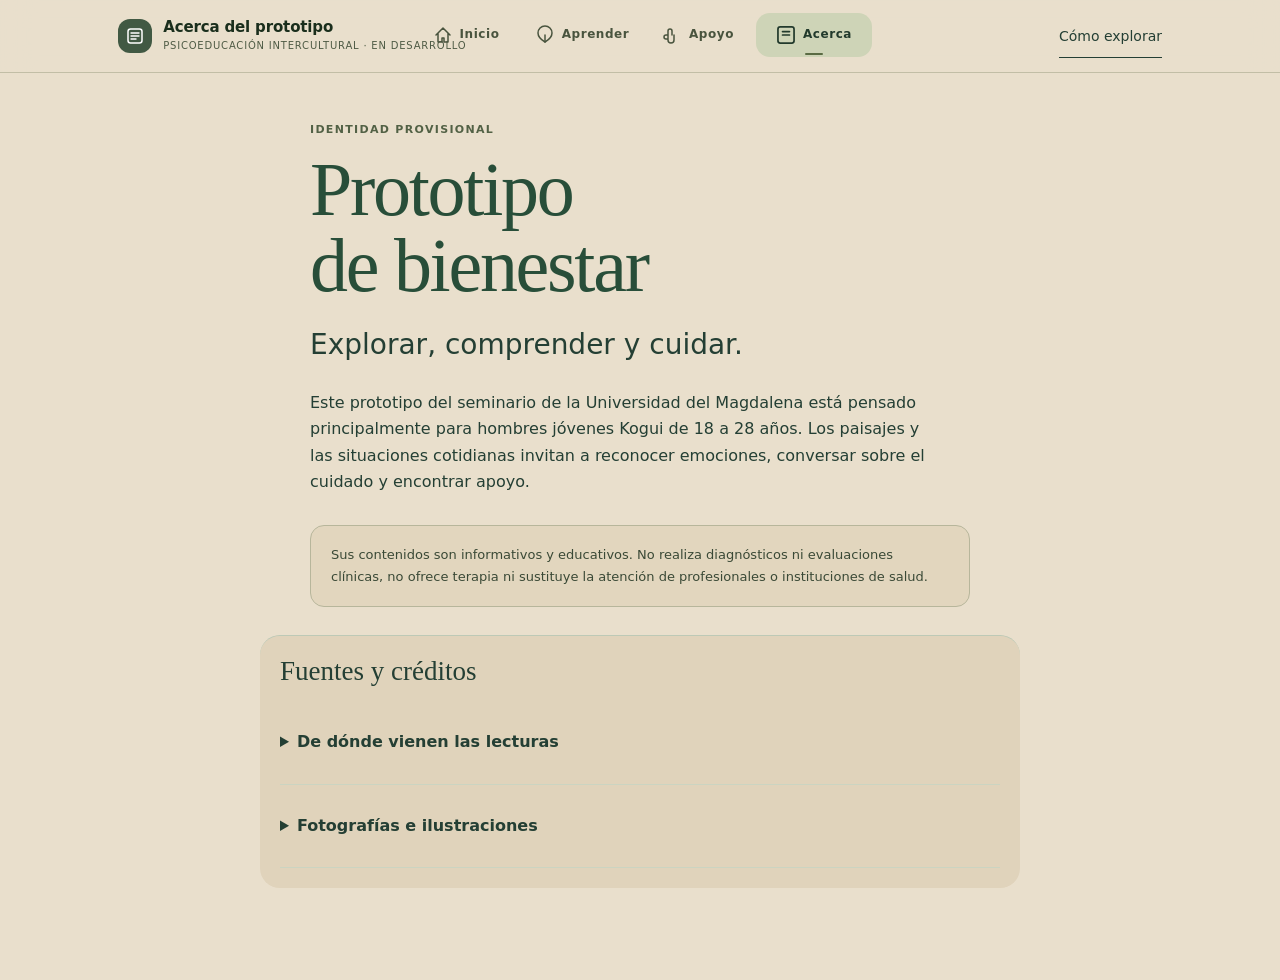
==== acerca.html @ 9206d61f "Publica el prototipo de bienestar y sus cuatro recorridos interactivos" ====
<!DOCTYPE html>
<html lang="es">
<head>
  <meta charset="UTF-8">
  <meta name="viewport" content="width=device-width, initial-scale=1.0, viewport-fit=cover">
  <title>Acerca · Prototipo de bienestar</title>
  <link rel="stylesheet" href="assets/css/styles.css">
  <link rel="stylesheet" href="assets/css/territorio.css">

  <link rel="stylesheet" href="assets/css/experiencia.css">
  <link rel="stylesheet" href="assets/css/participacion.css">
  <link rel="stylesheet" href="assets/css/cuaderno.css">
  <script src="assets/js/presentacion.js" defer></script>
</head>
<body>

<header class="app-header">
  <div class="hdr-marca" aria-hidden="true">
    <svg width="18" height="18" viewBox="0 0 18 18" fill="none">
      <rect x="2" y="2" width="14" height="14" rx="2.5" stroke="currentColor" stroke-width="1.5"/>
      <line x1="5" y1="6" x2="13" y2="6" stroke="currentColor" stroke-width="1.4" stroke-linecap="round"/>
      <line x1="5" y1="9" x2="13" y2="9" stroke="currentColor" stroke-width="1.4" stroke-linecap="round"/>
      <line x1="5" y1="12" x2="10" y2="12" stroke="currentColor" stroke-width="1.4" stroke-linecap="round"/>
    </svg>
  </div>
  <div class="hdr-txt">
    <h1>Acerca del prototipo</h1>
    <p>Psicoeducación intercultural · En desarrollo</p>
  </div>
</header>

<a class="skip-link" href="#contenido">Saltar al contenido</a>
<main class="container" id="contenido"><section class="about-intro"><p class="eyebrow">Identidad provisional</p><h2>Prototipo<br>de bienestar</h2><p class="lead">Explorar, comprender y cuidar.</p><p>Este prototipo del seminario de la Universidad del Magdalena está pensado principalmente para hombres jóvenes Kogui de 18 a 28 años. Los paisajes y las situaciones cotidianas invitan a reconocer emociones, conversar sobre el cuidado y encontrar apoyo.</p></section><aside class="aviso" role="note">Sus contenidos son informativos y educativos. No realiza diagnósticos ni evaluaciones clínicas, no ofrece terapia ni sustituye la atención de profesionales o instituciones de salud.</aside><section id="procedencia" class="provenance" aria-labelledby="creditos-title"><h2 id="creditos-title">Fuentes y créditos</h2><details><summary>De dónde vienen las lecturas</summary><p>El Documento técnico del Pueblo Kogui (2024) y la síntesis del equipo recogen las palabras y las comparaciones con el paisaje. Los ejemplos cotidianos y las actividades fueron creados para esta experiencia.</p><p>Para el cuidado ante el consumo de sustancias consultamos a la <a href="https://www.paho.org/es/temas/drogas-sustancias-psicoactivas">OPS</a> y al <a href="https://www.minsalud.gov.co/sites/rid/Lists/BibliotecaDigital/RIDE/DE/DIJ/resolucion-2100-de-2025.pdf">Ministerio de Salud de Colombia</a>. La <a href="https://minsalud.gov.co/salud/publica/salud-mental/Paginas/linea-106.aspx">información de la Línea 106</a> también procede del Ministerio.</p></details><details><summary>Fotografías e ilustraciones</summary><ul><li>Sierra Nevada de Santa Marta: <a href="https://commons.wikimedia.org/wiki/File:Sierra_Nevada_de_Santa_Marta.jpg" target="_blank" rel="noopener noreferrer">Taggen, 2011</a> · <a href="https://creativecommons.org/licenses/by-sa/3.0/" target="_blank" rel="noopener noreferrer">CC BY-SA 3.0</a>. Recorte, luminosidad y miniatura JPEG bajo la misma licencia.</li><li>Referencia de manzanilla: <a href="https://commons.wikimedia.org/wiki/File:Matricaria_chamomilla_flower.jpg" target="_blank" rel="noopener noreferrer">Tulumnes, 2016</a> · <a href="https://creativecommons.org/licenses/by-sa/4.0/" target="_blank" rel="noopener noreferrer">CC BY-SA 4.0</a>. Identificada por su autor como Matricaria chamomilla. Recorte y miniatura JPEG bajo la misma licencia.</li><li>Neblina: <a href="https://www.pexels.com/photo/an-aerial-photography-of-green-trees-on-a-foggy-mountain-6965010/" target="_blank" rel="noopener noreferrer">Mikhail Nilov</a>. Río: <a href="https://www.pexels.com/photo/river-on-the-forest-photography-2189708/" target="_blank" rel="noopener noreferrer">Emre Can Acer</a>. Paisajes ilustrativos; no se atribuyen a la Sierra. <a href="https://www.pexels.com/license/" target="_blank" rel="noopener noreferrer">Licencia Pexels</a>.</li><li>Láminas naturalistas, escenas cotidianas y estudio del jaguar creados con generación de imágenes para este prototipo. Los diagramas de la palabra son composiciones editoriales. Las escenas son ficticias. El jaguar orienta la navegación como guía del prototipo.</li></ul></details></section></main>

<nav class="app-nav" aria-label="Navegación principal">
  <a href="index.html" class="nav-item">
    <svg width="20" height="20" viewBox="0 0 20 20" fill="none" aria-hidden="true">
      <path d="M3 10L10 3l7 7M5 8.5V17h4v-4h2v4h4V8.5" stroke="currentColor" stroke-width="1.5" stroke-linecap="round" stroke-linejoin="round"/>
    </svg>
    <span>Inicio</span>
  </a>
  <a href="aprender.html" class="nav-item">
    <svg width="20" height="20" viewBox="0 0 20 20" fill="none" aria-hidden="true">
      <path d="M10 17c0 0-7-4-7-9a7 7 0 0 1 14 0c0 5-7 9-7 9z" stroke="currentColor" stroke-width="1.5" stroke-linejoin="round"/>
      <line x1="10" y1="17" x2="10" y2="10" stroke="currentColor" stroke-width="1.5" stroke-linecap="round"/>
    </svg>
    <span>Aprender</span>
  </a>
  <a href="apoyo.html" class="nav-item">
    <svg width="20" height="20" viewBox="0 0 20 20" fill="none" aria-hidden="true">
      <path d="M6 10V6a2 2 0 0 1 4 0v4M6 10v5a3 3 0 0 0 6 0v-5M6 10H4a2 2 0 0 0 0 4h2" stroke="currentColor" stroke-width="1.5" stroke-linecap="round" stroke-linejoin="round"/>
    </svg>
    <span>Apoyo</span>
  </a>
  <a href="acerca.html" class="nav-item activo" aria-current="page">
    <svg width="20" height="20" viewBox="0 0 20 20" fill="none" aria-hidden="true">
      <rect x="3" y="3" width="14" height="14" rx="2" stroke="currentColor" stroke-width="1.5"/>
      <line x1="7" y1="7" x2="13" y2="7" stroke="currentColor" stroke-width="1.5" stroke-linecap="round"/>
      <line x1="7" y1="10" x2="13" y2="10" stroke="currentColor" stroke-width="1.5" stroke-linecap="round"/>
    </svg>
    <span>Acerca</span>
  </a>
</nav>



</body>
</html>
---- assets/css/styles.css ----
/* ═══════════════════════════════════════════════════════════════
   ALUNA · Seminario Universidad del Magdalena
   Sistema de diseño — Mobile-first · Paleta Sierra Nevada
   ═══════════════════════════════════════════════════════════════ */

/* ── 1. TOKENS ──────────────────────────────────────────────── */
:root {
  /* Verdes de selva y bosque */
  --verde-oscuro:   #1A2E1C;
  --verde-medio:    #2D4A30;
  --verde-claro:    #4A7A4E;
  --verde-suave:    #7DAF82;
  --verde-palido:   #C8E6CA;

  /* Tierra y madera */
  --tierra:         #5C3D1E;
  --tierra-media:   #8B6240;
  --tierra-calida:  #C4956A;
  --mostaza:        #D9A74A;
  --mostaza-clara:  #F0CC7A;
  --crema:          #F5EDD8;

  /* Cielo y neblina */
  --neblina:        #B8D4E0;
  --azul-sierra:    #6B9AB8;
  --cielo:          #E8F4F8;

  /* Noche */
  --noche-profunda: #0D1A0F;
  --noche-media:    #162218;

  /* Texto */
  --texto:          #1C2B1E;
  --texto-medio:    #3D5240;
  --texto-suave:    #6B8070;
  --texto-claro:    #9AB0A0;

  /* Superficie */
  --sup-blanca:     #FAFCF8;
  --sup-calida:     #F7F3EC;
  --sup-verde:      #EEF4EE;
  --sup-tierra:     #F5EDE0;
  --borde:          rgba(45, 74, 48, 0.12);
  --borde-medio:    rgba(45, 74, 48, 0.22);

  /* Semánticos */
  --acento:         #D9A74A;
  --acento-hover:   #C49038;
  --peligro:        #C0392B;
  --peligro-suave:  #FDECEA;

  /* Tipografía */
  --font:           'Plus Jakarta Sans', system-ui, -apple-system, sans-serif;

  /* Espacios */
  --r-sm: 8px;
  --r-md: 14px;
  --r-lg: 20px;
  --r-xl: 28px;

  /* Sombras */
  --sombra-sm:  0 1px 4px rgba(0,0,0,0.08);
  --sombra-md:  0 4px 16px rgba(0,0,0,0.10);
  --sombra-lg:  0 8px 32px rgba(0,0,0,0.14);

  /* Transición */
  --t: 0.28s cubic-bezier(0.4,0,0.2,1);
  --t-spring: 0.42s cubic-bezier(0.34,1.2,0.64,1);
}

/* ── 2. RESET ───────────────────────────────────────────────── */
*, *::before, *::after { box-sizing: border-box; margin: 0; padding: 0; }
html { font-size: 16px; scroll-behavior: smooth; }
body {
  font-family: var(--font);
  background: var(--sup-blanca);
  color: var(--texto);
  line-height: 1.65;
  padding-bottom: 80px;
  -webkit-font-smoothing: antialiased;
}
a { color: inherit; text-decoration: none; }
button { font-family: inherit; cursor: pointer; border: none; background: none; }
img { display: block; max-width: 100%; height: auto; }

/* ── 3. KEYFRAMES ───────────────────────────────────────────── */
@keyframes fadeUp {
  from { opacity:0; transform:translateY(16px); }
  to   { opacity:1; transform:translateY(0); }
}
@keyframes fadeIn {
  from { opacity:0; } to { opacity:1; }
}
@keyframes shimmerLeaf {
  0%,100% { opacity:0.6; transform:scale(1) rotate(0deg); }
  50%      { opacity:1;   transform:scale(1.05) rotate(1.5deg); }
}
@keyframes floatMist {
  0%,100% { transform:translateX(0) translateY(0); opacity:0.5; }
  33%     { transform:translateX(12px) translateY(-4px); opacity:0.8; }
  66%     { transform:translateX(-8px) translateY(3px); opacity:0.6; }
}
@keyframes pulseGlow {
  0%,100% { box-shadow: 0 0 0 0 rgba(217,167,74,0); }
  50%     { box-shadow: 0 0 0 8px rgba(217,167,74,0.18); }
}
@keyframes slideUp {
  from { opacity:0; transform:translateY(100%); }
  to   { opacity:1; transform:translateY(0); }
}
@keyframes ringPulse {
  0%   { transform:scale(1); opacity:0.7; }
  100% { transform:scale(2.4); opacity:0; }
}

/* ── 4. LAYOUT ──────────────────────────────────────────────── */
.container {
  max-width: 560px;
  margin: 0 auto;
  padding: 0 1rem 1.5rem;
}

/* ── 5. HEADER ──────────────────────────────────────────────── */
.app-header {
  position: sticky; top: 0; z-index: 300;
  background: rgba(250,252,248,0.94);
  backdrop-filter: blur(16px);
  -webkit-backdrop-filter: blur(16px);
  border-bottom: 1px solid var(--borde);
  padding: 0.75rem 1.1rem;
  display: flex; align-items: center; gap: 0.7rem;
}
.hdr-marca {
  width: 34px; height: 34px; border-radius: 50%;
  background: linear-gradient(135deg, var(--verde-medio), var(--verde-claro));
  display: flex; align-items: center; justify-content: center;
  flex-shrink: 0;
  box-shadow: 0 2px 8px rgba(45,74,48,0.3);
}
.hdr-marca svg { color: #fff; }
.hdr-txt h1 {
  font-size: 0.95rem; font-weight: 700;
  color: var(--verde-oscuro); line-height: 1.2;
  letter-spacing: -0.01em;
}
.hdr-txt p {
  font-size: 0.65rem; color: var(--texto-suave);
  letter-spacing: 0.06em; text-transform: uppercase;
}

/* ── 6. NAV INFERIOR ────────────────────────────────────────── */
.app-nav {
  position: fixed; bottom: 0; left: 0; right: 0; z-index: 300;
  background: rgba(250,252,248,0.95);
  backdrop-filter: blur(16px);
  -webkit-backdrop-filter: blur(16px);
  border-top: 1px solid var(--borde);
  display: flex; justify-content: space-around; align-items: center;
  height: 68px; padding: 0 0.5rem;
  padding-bottom: env(safe-area-inset-bottom, 0);
}
.nav-item {
  display: flex; flex-direction: column; align-items: center; gap: 3px;
  text-decoration: none; color: var(--texto-claro);
  font-size: 0.62rem; font-weight: 600; letter-spacing: 0.04em;
  padding: 0.5rem 1rem; border-radius: var(--r-md);
  transition: color var(--t), background var(--t);
  position: relative;
}
.nav-item svg { transition: transform var(--t); }
.nav-item.activo, .nav-item:hover { color: var(--verde-medio); }
.nav-item.activo svg { transform: scale(1.15); }
.nav-item.activo::after {
  content: ''; position: absolute; bottom: 2px;
  left: 50%; transform: translateX(-50%);
  width: 18px; height: 2px; border-radius: 1px;
  background: var(--acento);
}

/* ── 7. TARJETA BASE ────────────────────────────────────────── */
.tarjeta {
  background: var(--sup-calida);
  border: 1px solid var(--borde);
  border-radius: var(--r-lg);
  padding: 1.2rem;
  margin-bottom: 0.9rem;
  box-shadow: var(--sombra-sm);
}
.tarjeta-titulo {
  font-size: 1rem; font-weight: 700;
  color: var(--verde-oscuro); line-height: 1.3;
  letter-spacing: -0.01em;
}
.tarjeta-cuerpo {
  font-size: 0.87rem; color: var(--texto-medio);
  line-height: 1.65; margin-top: 0.55rem;
}

/* ── 8. BADGE / ETIQUETA ────────────────────────────────────── */
.badge {
  display: inline-flex; align-items: center; gap: 0.25rem;
  font-size: 0.65rem; font-weight: 700; letter-spacing: 0.07em;
  text-transform: uppercase; padding: 0.2rem 0.65rem;
  border-radius: 20px; margin-bottom: 0.5rem;
}
.badge-verde  { background: var(--sup-verde); color: var(--verde-medio); border: 1px solid rgba(74,122,78,0.3); }
.badge-tierra { background: var(--sup-tierra); color: var(--tierra); border: 1px solid rgba(92,61,30,0.25); }
.badge-mostaza{ background: rgba(217,167,74,0.12); color: var(--acento-hover); border: 1px solid rgba(217,167,74,0.3); }
.badge-neblina{ background: rgba(107,154,184,0.1); color: var(--azul-sierra); border: 1px solid rgba(107,154,184,0.3); }

/* ── 9. BOTÓN ───────────────────────────────────────────────── */
.btn {
  display: inline-flex; align-items: center; gap: 0.4rem;
  background: linear-gradient(135deg, var(--verde-medio), var(--verde-claro));
  color: #fff; font-weight: 700; font-size: 0.88rem;
  padding: 0.72rem 1.3rem; border-radius: var(--r-md);
  text-decoration: none; cursor: pointer;
  transition: transform var(--t), box-shadow var(--t), opacity var(--t);
  box-shadow: 0 4px 14px rgba(45,74,48,0.28);
  letter-spacing: 0.01em; border: none;
}
.btn:hover { transform: translateY(-2px); box-shadow: 0 6px 22px rgba(45,74,48,0.38); }
.btn:active { transform: translateY(0); }
.btn-acento {
  background: linear-gradient(135deg, var(--mostaza), var(--mostaza-clara));
  color: var(--tierra); box-shadow: 0 4px 14px rgba(217,167,74,0.3);
}

/* ── 10. AVISO ──────────────────────────────────────────────── */
.aviso {
  background: rgba(217,167,74,0.08);
  border: 1px solid rgba(217,167,74,0.25);
  border-left: 3px solid var(--mostaza);
  border-radius: var(--r-md); padding: 0.85rem 1rem;
  font-size: 0.8rem; color: var(--tierra); line-height: 1.6;
  margin-bottom: 1rem;
}

/* ── 11. SEPARADOR ──────────────────────────────────────────── */
.sep {
  border: none; height: 1px;
  background: linear-gradient(90deg, transparent, var(--borde-medio), transparent);
  margin: 1rem 0;
}
.sep-acento {
  background: linear-gradient(90deg, transparent, rgba(217,167,74,0.5), transparent);
}

/* ── 12. CITA ───────────────────────────────────────────────── */
.cita {
  border-left: 3px solid var(--mostaza);
  padding: 0.8rem 1rem;
  background: var(--sup-tierra);
  border-radius: 0 var(--r-md) var(--r-md) 0;
  margin: 0.75rem 0;
}
.cita p { font-size: 0.88rem; font-style: italic; color: var(--tierra); line-height: 1.65; }
.cita cite { font-size: 0.72rem; color: var(--texto-suave); display: block; margin-top: 0.4rem; font-style: normal; }

/* ── 13. ETIQUETA-FUENTE ────────────────────────────────────── */
.fuente-tag {
  display: inline-block; font-size: 0.6rem; font-weight: 700;
  letter-spacing: 0.06em; text-transform: uppercase;
  padding: 0.1rem 0.45rem; border-radius: 4px; margin-left: 0.3rem;
  vertical-align: middle;
}
.ft-j  { background: rgba(74,122,78,0.15); color: var(--verde-medio); }
.ft-i  { background: rgba(92,61,30,0.12); color: var(--tierra); }
.ft-p  { background: rgba(107,154,184,0.15); color: var(--azul-sierra); }

/* ── 14. ANIMACIONES DE ENTRADA ─────────────────────────────── */
.a1 { animation: fadeUp 0.44s 0.00s ease both; }
.a2 { animation: fadeUp 0.44s 0.08s ease both; }
.a3 { animation: fadeUp 0.44s 0.16s ease both; }
.a4 { animation: fadeUp 0.44s 0.24s ease both; }
.a5 { animation: fadeUp 0.44s 0.32s ease both; }

/* ═══════════════════════════════════════════════════════════════
   INDEX — INICIO
   ═══════════════════════════════════════════════════════════════ */

.hero-sierra {
  position: relative; overflow: hidden;
  border-radius: var(--r-xl); margin: 0.9rem 0;
  min-height: 240px;
  background: linear-gradient(170deg, #1A3D1E 0%, #2D5530 40%, #4A7A4E 100%);
  box-shadow: var(--sombra-lg);
}
.hero-sierra-img {
  position: absolute; inset: 0; width: 100%; height: 100%;
  object-fit: cover; opacity: 0.55; border-radius: var(--r-xl);
}
.hero-sierra-capa {
  position: absolute; inset: 0;
  background: linear-gradient(to top,
    rgba(26,46,28,0.95) 0%,
    rgba(26,46,28,0.6) 50%,
    rgba(26,46,28,0.1) 100%);
  border-radius: var(--r-xl);
}
.hero-sierra-contenido {
  position: relative; z-index: 2;
  padding: 2rem 1.4rem 1.4rem;
  display: flex; flex-direction: column; justify-content: flex-end;
  min-height: 240px;
}
.hero-eyebrow {
  font-size: 0.65rem; font-weight: 700; letter-spacing: 0.1em;
  text-transform: uppercase; color: var(--mostaza); margin-bottom: 0.4rem;
}
.hero-titulo {
  font-size: 2.4rem; font-weight: 700; color: #fff;
  line-height: 1.1; letter-spacing: -0.02em; margin-bottom: 0.4rem;
}
.hero-titulo span { color: var(--mostaza-clara); }
.hero-desc {
  font-size: 0.88rem; color: rgba(255,255,255,0.75);
  line-height: 1.6; max-width: 34ch; margin-bottom: 1.1rem;
}

/* Grid de accesos rápidos */
.accesos-grid {
  display: grid; grid-template-columns: 1fr 1fr;
  gap: 0.65rem; margin: 0.9rem 0;
}
.acceso-card {
  background: var(--sup-calida);
  border: 1px solid var(--borde);
  border-radius: var(--r-lg); padding: 1.1rem 1rem;
  text-decoration: none; display: flex; flex-direction: column;
  align-items: flex-start; gap: 0.5rem;
  transition: transform var(--t), border-color var(--t), box-shadow var(--t);
  box-shadow: var(--sombra-sm); position: relative; overflow: hidden;
}
.acceso-card::before {
  content: ''; position: absolute; top: 0; left: 0; right: 0; height: 3px;
  opacity: 0; transition: opacity var(--t);
}
.acceso-card:hover { transform: translateY(-3px); box-shadow: var(--sombra-md); }
.acceso-card:hover::before { opacity: 1; }
.ac-aprender::before { background: linear-gradient(90deg, var(--verde-claro), var(--azul-sierra)); }
.ac-apoyo::before    { background: linear-gradient(90deg, var(--mostaza), var(--tierra-calida)); }
.ac-acerca::before   { background: linear-gradient(90deg, var(--azul-sierra), var(--neblina)); }
.ac-ico {
  width: 36px; height: 36px; border-radius: var(--r-sm);
  display: flex; align-items: center; justify-content: center;
  flex-shrink: 0;
}
.ac-ico-verde  { background: var(--sup-verde); color: var(--verde-medio); }
.ac-ico-tierra { background: var(--sup-tierra); color: var(--tierra); }
.ac-ico-azul   { background: var(--cielo); color: var(--azul-sierra); }
.ac-titulo { font-size: 0.9rem; font-weight: 700; color: var(--verde-oscuro); line-height: 1.2; }
.ac-desc   { font-size: 0.72rem; color: var(--texto-suave); line-height: 1.4; }

/* ═══════════════════════════════════════════════════════════════
   APRENDER — EXPLORACIÓN VISUAL
   ═══════════════════════════════════════════════════════════════ */

/* Escena visual panorámica */
.escena-wrap {
  position: relative; width: 100%;
  height: 62vw; min-height: 230px; max-height: 390px;
  border-radius: var(--r-xl); overflow: hidden;
  box-shadow: var(--sombra-lg);
  margin-bottom: 0.75rem; cursor: crosshair;
  border: 1px solid var(--borde);
}
.escena-canvas {
  display: block; width: 100%; height: 100%;
}
.escena-hint {
  position: absolute; bottom: 0.9rem; left: 50%; transform: translateX(-50%);
  background: rgba(26,46,28,0.78); backdrop-filter: blur(8px);
  border: 1px solid rgba(255,255,255,0.15); border-radius: 20px;
  padding: 0.3rem 0.9rem; font-size: 0.7rem; color: rgba(255,255,255,0.85);
  white-space: nowrap; pointer-events: none;
  animation: fadeIn 0.5s 0.8s ease both, fadeUp 3s 4s ease forwards;
}

/* Panel de detalle flotante dentro de la escena */
.panel-detalle {
  position: absolute; bottom: 0.8rem; left: 0.8rem; right: 0.8rem;
  background: rgba(26,46,28,0.94); backdrop-filter: blur(20px);
  -webkit-backdrop-filter: blur(20px);
  border: 1px solid rgba(255,255,255,0.12);
  border-radius: var(--r-xl); padding: 1rem 1.1rem 1rem;
  transform: translateY(115%); opacity: 0;
  transition: transform var(--t-spring), opacity 0.3s ease;
  pointer-events: none; z-index: 20;
}
.panel-detalle.abierto {
  transform: translateY(0); opacity: 1; pointer-events: auto;
}
.pd-cierre {
  position: absolute; top: 0.7rem; right: 0.7rem;
  width: 26px; height: 26px; border-radius: 50%;
  background: rgba(255,255,255,0.1); border: 1px solid rgba(255,255,255,0.15);
  color: rgba(255,255,255,0.7); font-size: 0.85rem;
  display: flex; align-items: center; justify-content: center;
  cursor: pointer; transition: background var(--t);
}
.pd-cierre:hover { background: rgba(255,255,255,0.2); }
.pd-eyebrow {
  font-size: 0.62rem; font-weight: 700; letter-spacing: 0.09em;
  text-transform: uppercase; color: var(--mostaza); margin-bottom: 0.2rem;
}
.pd-titulo {
  font-size: 1.1rem; font-weight: 700; color: #fff;
  line-height: 1.25; margin-bottom: 0.18rem;
}
.pd-kogui {
  font-size: 0.72rem; font-style: italic;
  color: rgba(255,255,255,0.5); margin-bottom: 0.65rem;
}
/* Tabs del panel */
.pd-tabs {
  display: flex; gap: 0.35rem; margin-bottom: 0.65rem;
  overflow-x: auto; scrollbar-width: none;
}
.pd-tabs::-webkit-scrollbar { display: none; }
.pd-tab {
  flex-shrink: 0;
  font-size: 0.68rem; font-weight: 700; letter-spacing: 0.05em;
  text-transform: uppercase; padding: 0.28rem 0.72rem;
  border-radius: 20px; border: 1px solid rgba(255,255,255,0.15);
  color: rgba(255,255,255,0.55); cursor: pointer;
  transition: background var(--t), color var(--t), border-color var(--t);
  background: none;
}
.pd-tab.activo {
  background: var(--mostaza); color: var(--tierra);
  border-color: var(--mostaza);
}
.pd-cuerpo {
  font-size: 0.84rem; color: rgba(255,255,255,0.75);
  line-height: 1.65; min-height: 60px;
}
.pd-cuerpo strong { color: var(--mostaza-clara); font-weight: 600; }
.pd-cuerpo em { color: rgba(255,255,255,0.6); }

/* Leyenda inferior de la escena */
.leyenda-escena {
  display: grid; grid-template-columns: repeat(2, 1fr);
  gap: 0.5rem; margin-bottom: 1.25rem;
}
.ley-item {
  background: var(--sup-calida); border: 1px solid var(--borde);
  border-radius: var(--r-md); padding: 0.6rem 0.75rem;
  cursor: pointer; display: flex; align-items: center; gap: 0.6rem;
  transition: border-color var(--t), transform var(--t), box-shadow var(--t);
  user-select: none;
}
.ley-item:hover { transform: translateY(-1px); box-shadow: var(--sombra-sm); }
.ley-item.activo { border-color: var(--acento); }
.ley-swatch { width: 10px; height: 10px; border-radius: 50%; flex-shrink: 0; }
.ley-info { min-width: 0; }
.ley-nombre { font-size: 0.8rem; font-weight: 700; color: var(--verde-oscuro); line-height: 1.2; }
.ley-kogui  { font-size: 0.65rem; color: var(--texto-suave); margin-top: 1px; font-style: italic; }

/* Sección de índice de emociones */
.eje-seccion {
  margin-bottom: 1.5rem;
}
.eje-titulo-sec {
  font-size: 0.68rem; font-weight: 700; letter-spacing: 0.1em;
  text-transform: uppercase; color: var(--texto-suave);
  display: flex; align-items: center; gap: 0.5rem;
  margin-bottom: 0.65rem;
}
.eje-titulo-sec::after {
  content: ''; flex: 1; height: 1px; background: var(--borde);
}

/* Tarjeta de concepto emocional (lista) */
.concepto-card {
  background: var(--sup-calida); border: 1px solid var(--borde);
  border-radius: var(--r-lg); overflow: hidden; margin-bottom: 0.6rem;
  box-shadow: var(--sombra-sm); transition: box-shadow var(--t);
}
.concepto-card:hover { box-shadow: var(--sombra-md); }
.cc-trigger {
  display: flex; align-items: flex-start; gap: 0.9rem;
  padding: 1rem 1.1rem; cursor: pointer; width: 100%; text-align: left;
  background: none; border: none; font-family: inherit;
  transition: background var(--t);
}
.cc-trigger:hover { background: rgba(45,74,48,0.03); }
.cc-icono {
  width: 44px; height: 44px; border-radius: var(--r-md);
  display: flex; align-items: center; justify-content: center;
  flex-shrink: 0;
}
.cc-info { flex: 1; min-width: 0; }
.cc-nombre {
  font-size: 0.95rem; font-weight: 700;
  color: var(--verde-oscuro); line-height: 1.2; margin-bottom: 0.2rem;
}
.cc-sub {
  font-size: 0.75rem; color: var(--texto-suave); line-height: 1.4;
}
.cc-flecha {
  width: 24px; height: 24px; border-radius: 50%;
  background: rgba(45,74,48,0.08);
  display: flex; align-items: center; justify-content: center;
  flex-shrink: 0; margin-top: 2px; color: var(--verde-claro);
  transition: transform var(--t), background var(--t);
  font-size: 0.6rem;
}
.concepto-card.abierto .cc-flecha { transform: rotate(180deg); background: rgba(45,74,48,0.15); }
.cc-cuerpo {
  max-height: 0; overflow: hidden;
  transition: max-height 0.5s cubic-bezier(0.4,0,0.2,1);
}
.concepto-card.abierto .cc-cuerpo { max-height: 1800px; }
.cc-cuerpo-inner { padding: 0 1.1rem 1.1rem; }
.cc-sección {
  border-top: 1px solid var(--borde); padding-top: 0.85rem; margin-top: 0.85rem;
}
.cc-sección:first-child { border-top: none; padding-top: 0; margin-top: 0; }
.cc-sección-label {
  font-size: 0.65rem; font-weight: 700; letter-spacing: 0.08em;
  text-transform: uppercase; margin-bottom: 0.4rem; opacity: 0.65;
}
.cc-sección-texto {
  font-size: 0.86rem; color: var(--texto-medio); line-height: 1.65;
}
.cc-cita {
  font-style: italic; border-left: 2px solid var(--mostaza);
  padding: 0.5rem 0.75rem; background: rgba(217,167,74,0.07);
  border-radius: 0 var(--r-sm) var(--r-sm) 0;
  font-size: 0.84rem; color: var(--tierra); line-height: 1.6;
  margin-top: 0.5rem;
}

/* Bloque de sustancias psicoactivas */
.sust-bloque {
  border-radius: var(--r-lg); overflow: hidden; margin-bottom: 0.65rem;
  border: 1px solid var(--borde); box-shadow: var(--sombra-sm);
}
.sust-trigger {
  display: flex; align-items: center; gap: 0.75rem;
  padding: 1rem 1.1rem; cursor: pointer; width: 100%; text-align: left;
  background: var(--sup-calida); border: none; font-family: inherit;
  transition: background var(--t);
}
.sust-trigger:hover { background: var(--sup-verde); }
.sust-trigger-ico {
  width: 38px; height: 38px; border-radius: var(--r-sm);
  display: flex; align-items: center; justify-content: center; flex-shrink: 0;
}
.sust-trigger-txt { flex: 1; }
.sust-trigger-nombre { font-size: 0.9rem; font-weight: 700; color: var(--verde-oscuro); line-height: 1.2; }
.sust-trigger-sub    { font-size: 0.72rem; color: var(--texto-suave); margin-top: 1px; font-style: italic; }
.sust-flecha {
  width: 22px; height: 22px; border-radius: 50%;
  background: rgba(45,74,48,0.08);
  display: flex; align-items: center; justify-content: center;
  flex-shrink: 0; color: var(--verde-claro);
  transition: transform var(--t); font-size: 0.6rem;
}
.sust-bloque.abierto .sust-flecha { transform: rotate(180deg); }
.sust-cuerpo {
  max-height: 0; overflow: hidden;
  transition: max-height 0.5s cubic-bezier(0.4,0,0.2,1);
  background: var(--sup-calida);
}
.sust-bloque.abierto .sust-cuerpo { max-height: 2400px; }
.sust-cuerpo-inner {
  padding: 0 1.1rem 1.1rem;
  border-top: 1px solid var(--borde);
}
.sust-parrafo {
  font-size: 0.84rem; color: var(--texto-medio);
  line-height: 1.65; padding-top: 0.75rem;
}
.sust-parrafo + .sust-parrafo { padding-top: 0.6rem; }
.sust-pill {
  display: inline-flex; align-items: center;
  font-size: 0.62rem; font-weight: 700; letter-spacing: 0.06em;
  text-transform: uppercase; padding: 0.17rem 0.55rem;
  border-radius: 20px; margin-right: 0.3rem; margin-bottom: 0.3rem;
}
.sp-verde   { background: var(--sup-verde);  color: var(--verde-medio); border: 1px solid rgba(74,122,78,0.3); }
.sp-tierra  { background: var(--sup-tierra); color: var(--tierra);      border: 1px solid rgba(92,61,30,0.25); }
.sp-cuidado { background: rgba(192,57,43,.08); color: #9B2D20;           border: 1px solid rgba(192,57,43,.25); }

/* ═══════════════════════════════════════════════════════════════
   APOYO — RUTAS DE ORIENTACIÓN
   ═══════════════════════════════════════════════════════════════ */

.ruta-sec-label {
  font-size: 0.67rem; font-weight: 700; letter-spacing: 0.1em;
  text-transform: uppercase; color: var(--texto-suave);
  display: flex; align-items: center; gap: 0.5rem;
  margin: 1.1rem 0 0.55rem;
}
.ruta-sec-label::after { content: ''; flex: 1; height: 1px; background: var(--borde); }
.ruta-sec-label.verde  { color: var(--verde-medio); }
.ruta-sec-label.tierra { color: var(--tierra-media); }

.ruta-paso {
  display: flex; align-items: flex-start; gap: 0.85rem;
  background: var(--sup-calida); border: 1px solid var(--borde);
  border-radius: var(--r-md); padding: 0.9rem 1rem; margin-bottom: 0.55rem;
  transition: transform var(--t), box-shadow var(--t);
}
.ruta-paso:hover { transform: translateX(2px); box-shadow: var(--sombra-sm); }
.ruta-num {
  width: 30px; height: 30px; border-radius: 50%;
  display: flex; align-items: center; justify-content: center;
  font-size: 0.8rem; font-weight: 700; flex-shrink: 0; margin-top: 1px;
}
.rn-verde  { background: var(--sup-verde);  color: var(--verde-medio); border: 1px solid rgba(74,122,78,0.3); }
.rn-tierra { background: var(--sup-tierra); color: var(--tierra);      border: 1px solid rgba(92,61,30,0.25); }
.ruta-paso h3 { font-size: 0.9rem; font-weight: 700; color: var(--verde-oscuro); margin-bottom: 0.25rem; line-height: 1.25; }
.ruta-paso p  { font-size: 0.83rem; color: var(--texto-medio); line-height: 1.6; }

.urgencia-bloque {
  background: linear-gradient(135deg, rgba(192,57,43,0.1), rgba(192,57,43,0.04));
  border: 1px solid rgba(192,57,43,0.3); border-radius: var(--r-lg);
  padding: 1.1rem; margin-top: 0.9rem; position: relative; overflow: hidden;
}
.urgencia-bloque::before {
  content: ''; position: absolute; top: 0; left: 0; right: 0; height: 3px;
  background: linear-gradient(90deg, var(--peligro), var(--tierra-calida));
}
.urgencia-titulo { font-size: 0.9rem; font-weight: 700; color: var(--peligro); margin-bottom: 0.5rem; }
.urgencia-texto  { font-size: 0.84rem; color: var(--texto-medio); line-height: 1.65; margin-bottom: 0.85rem; }
.urgencia-btn {
  display: inline-flex; align-items: center; gap: 0.45rem;
  background: var(--peligro); color: #fff; font-weight: 700; font-size: 0.85rem;
  padding: 0.62rem 1.05rem; border-radius: var(--r-md); text-decoration: none;
  transition: background var(--t), transform var(--t);
}
.urgencia-btn:hover { background: #9B2D20; transform: translateY(-1px); }

.cita-apoyo {
  background: var(--sup-verde); border: 1px solid rgba(74,122,78,0.2);
  border-left: 3px solid var(--verde-claro);
  border-radius: var(--r-md); padding: 1rem 1.1rem; margin-top: 0.9rem;
}
.cita-apoyo p    { font-size: 0.87rem; font-style: italic; color: var(--verde-oscuro); line-height: 1.65; }
.cita-apoyo cite { font-size: 0.7rem; color: var(--texto-suave); display: block; margin-top: 0.4rem; font-style: normal; }

/* ═══════════════════════════════════════════════════════════════
   ACERCA — MINIMALISTA
   ═══════════════════════════════════════════════════════════════ */

.acerca-portada {
  text-align: center; padding: 2rem 0 1.5rem;
}
.acerca-nombre {
  font-size: 3rem; font-weight: 700; color: var(--verde-oscuro);
  letter-spacing: -0.03em; line-height: 1;
  margin-bottom: 0.4rem;
}
.acerca-nombre span { color: var(--mostaza); }
.acerca-inst {
  font-size: 0.75rem; font-weight: 600; letter-spacing: 0.1em;
  text-transform: uppercase; color: var(--texto-suave);
}
.acerca-proposito {
  font-size: 0.88rem; color: var(--texto-medio);
  line-height: 1.75; text-align: center; max-width: 44ch; margin: 0 auto;
}
.acerca-territorio {
  text-align: center; font-size: 0.88rem; color: var(--texto-medio);
  font-style: italic; line-height: 1.7;
}
.acerca-footer {
  text-align: center; font-size: 0.65rem; color: var(--texto-claro);
  letter-spacing: 0.06em; text-transform: uppercase;
  padding: 1.5rem 0 0.5rem;
}

/* Glosario */
.glosario-wrap { margin: 0.5rem 0; }
.glosario-fila {
  display: flex; align-items: baseline; gap: 0.75rem;
  padding: 0.5rem 0; border-bottom: 1px solid var(--borde);
}
.glosario-fila:last-child { border-bottom: none; }
.glosario-termino {
  font-size: 0.8rem; font-weight: 700; color: var(--mostaza);
  min-width: 110px; flex-shrink: 0;
}
.glosario-def { font-size: 0.8rem; color: var(--texto-medio); line-height: 1.5; }

/* ═══════════════════════════════════════════════════════════════
   UTILIDADES
   ═══════════════════════════════════════════════════════════════ */
.mt-sm { margin-top: 0.5rem; }
.mt-md { margin-top: 1rem; }
.mt-lg { margin-top: 1.5rem; }
.mb-md { margin-bottom: 1rem; }
.oculto { display: none !important; }

/* ── RESPONSIVE ─────────────────────────────────────────────── */
@media (min-width: 400px) {
  .leyenda-escena { grid-template-columns: repeat(4, 1fr); }
  .accesos-grid   { grid-template-columns: repeat(3, 1fr); }
  .accesos-grid .ac-acerca { display: flex; }
}
@media (min-width: 600px) {
  .container { padding: 0 1.4rem 2rem; }
  .hero-titulo { font-size: 2.9rem; }
  .escena-wrap { max-height: 420px; }
}
---- assets/css/territorio.css ----
/* Evolución de la dirección visual original. Paisaje, puntos de luz y lectura contextual. */
:root{--font:'Segoe UI',system-ui,sans-serif;--texto-suave:#526658}
[hidden]{display:none!important}html{scroll-padding-top:90px}body{background:#f7f5ee;padding-bottom:calc(92px + env(safe-area-inset-bottom))}button,input,a,summary{-webkit-tap-highlight-color:transparent}button,summary,a{touch-action:manipulation}button{color:inherit}
button:focus-visible,a:focus-visible,summary:focus-visible,input:focus-visible,[tabindex]:focus-visible{outline:3px solid #a66b17;outline-offset:4px}.skip-link{position:fixed;z-index:1000;top:-100px;left:16px;padding:12px 20px;background:#fff}.skip-link:focus{top:10px}
.container{max-width:1160px;padding:0 24px 40px}.app-header{background:rgba(247,245,238,.96);padding:14px max(20px,calc((100vw - 1112px)/2))}.hdr-txt h1{font-size:16px}.hdr-txt p{font-size:10px}
.app-nav{width:min(100%,620px);left:50%;transform:translateX(-50%);border:1px solid #d4d9cf;border-bottom:0;border-radius:22px 22px 0 0;background:#fbfcf6f5;padding-bottom:env(safe-area-inset-bottom)}.nav-item{min-height:66px;font-size:12px}.nav-item span{font-size:12px}.nav-item.activo{color:#214e3d}
.eyebrow{font-size:11px;letter-spacing:.15em;text-transform:uppercase;font-weight:700;color:#556950;margin-bottom:12px}.lead{font-size:clamp(20px,3vw,28px);line-height:1.45}.explore-intro{padding:32px 0 23px}.explore-intro h2{font-family:Georgia,serif;font-size:clamp(38px,6vw,64px);line-height:1.08;font-weight:400;letter-spacing:-.04em;margin-bottom:14px}.explore-intro h2 span{color:#b97f33}.explore-intro>p:last-child{max-width:550px;color:#526658;font-size:15px}
.territorio .escena-wrap{position:relative;height:min(76svh,720px);min-height:470px;aspect-ratio:auto;border-radius:28px;overflow:hidden;background:#527565;isolation:isolate;box-shadow:0 15px 40px #20392c22}.paisaje{position:absolute;inset:0;width:100%;height:100%;object-fit:cover;object-position:center;transform:scale(1.015);transition:transform 1.1s ease,filter .8s ease}.scene-shade{position:absolute;inset:0;background:linear-gradient(180deg,#0c272c55,transparent 35%,#0b302a10 60%,#0d2d27c9);pointer-events:none}.mist-layer{position:absolute;inset:10% -20% 30%;background:radial-gradient(ellipse at 15% 40%,#f0f8ec4a,transparent 50%);pointer-events:none;animation:territory-mist 18s ease-in-out infinite alternate}@keyframes territory-mist{to{transform:translateX(15%);opacity:.35}}
.scene-top{position:absolute;inset:22px 24px auto;display:flex;justify-content:space-between;align-items:center;gap:12px;color:#fff}.scene-kicker{font-size:10px;font-weight:700;letter-spacing:.16em;text-shadow:0 1px 6px #000}.scene-small{border:1px solid #ffffff8a;border-radius:20px;min-height:44px;padding:8px 12px;color:#fff;font-size:11px;background:#193b35b8}.scene-caption{position:absolute;left:28px;right:28px;bottom:26px;color:#fff;pointer-events:none;transition:opacity .25s}.scene-caption>span{font-size:11px;letter-spacing:.2em;color:#e5eacb}.scene-caption h3{font-family:Georgia,serif;font-weight:400;font-size:clamp(26px,4vw,38px);line-height:1.15;margin:8px 0}.scene-caption p{font-size:13px;max-width:340px;color:#f1f6e9}
.landmark{position:absolute;left:var(--x);top:var(--y);transform:translate(-50%,-50%);display:flex;flex-direction:column;align-items:center;min-width:64px;min-height:64px;padding:8px;color:#fff;z-index:2}.orb{display:block;width:19px;height:19px;border-radius:50%;background:radial-gradient(circle at 35% 30%,#fffceb,#f7d28a 35%,#b8833755 70%);border:1px solid #fff8cb;box-shadow:0 0 0 8px #fff2bc25,0 0 30px 10px #f0e7a94a;transition:transform .25s}.landmark::after{content:'';width:1px;height:17px;position:absolute;top:28px;background:linear-gradient(#fff5ca,transparent)}.landmark-label{margin-top:19px;background:#153a2fe6;border:1px solid #dfe6c85c;padding:5px 10px;border-radius:16px;font-size:12px;line-height:1.3;white-space:nowrap;box-shadow:0 3px 12px #10292130}.landmark:hover .orb,.landmark[aria-expanded=true] .orb{transform:scale(1.3)}.landmark:active{filter:brightness(1.25)}.landmark:focus-visible{border-radius:18px;outline-color:#fff5b0}.is-focused .paisaje{transform:scale(1.085)}.is-focused .scene-caption{opacity:0}.is-focused .landmark{opacity:.5}.is-focused .landmark[aria-expanded=true]{opacity:1}.motion-paused .mist-layer{animation-play-state:paused}.motion-paused .paisaje{transition:none}
.ambientes{display:grid;grid-template-columns:repeat(3,minmax(0,1fr));gap:8px;margin-top:12px}.ambientes button{display:flex;align-items:center;gap:8px;min-height:54px;padding:10px 12px;border:1px solid #cbd4c8;border-radius:14px;text-align:left;background:#fafaf4;font-size:13px}.ambientes button span{font-size:10px;opacity:.75}.ambientes button[aria-pressed=true]{background:#264b3b;color:#fff;border-color:#264b3b}.photo-note{font-size:12px;line-height:1.65;color:#526658;margin:14px 0}.photo-note a,.provenance a{text-decoration:underline;text-underline-offset:3px}
.territorio .panel-detalle{position:absolute;inset:auto 0 0;z-index:5;max-height:52%;background:#fbfaf3;color:#20372b;border:0;border-radius:24px 24px 0 0;padding:22px 24px 0;box-shadow:0 -10px 30px #112b3b30;transform:none;opacity:1;pointer-events:auto;overflow:auto;overscroll-behavior:contain}.territorio .panel-detalle.abierto{animation:panel-arrival .28s ease-out}@keyframes panel-arrival{from{transform:translateY(24px);opacity:0}}.territorio .pd-cierre{position:absolute;right:12px;top:10px;width:44px;height:44px;min-height:44px;background:#e8ecdf;color:#244633;font-size:27px;border-radius:50%}.territorio .pd-eyebrow{margin:0 44px 5px 0;font-size:10px;color:#58664e;letter-spacing:.12em}.territorio .pd-titulo{font-family:Georgia,serif;color:#234333;font-size:26px;font-weight:400;line-height:1.15;margin-right:28px}.territorio .pd-kogui{font-size:12px;color:#526658;margin:8px 30px 12px 0}.territorio .pd-tabs{display:flex;gap:4px;border-bottom:1px solid #d5ddce;padding:0;margin-bottom:14px}.territorio .pd-tab{border:0;border-radius:0;padding:10px 8px;min-height:44px;font-size:12px;color:#526658;background:none;flex:1}.territorio .pd-tab[aria-pressed=true]{border-bottom:3px solid #42653e;color:#234333;font-weight:700}.territorio .pd-cuerpo{color:#294534;font-size:15px;max-height:none;overflow:visible;padding:0 0 22px;line-height:1.65}.pd-cuerpo p+p{margin-top:14px}.source{font-size:12px;line-height:1.6;color:#526658;margin-top:14px}.validation-note{font-size:12px;background:#f1e9d3;padding:12px;border-left:3px solid #a57427}
.ejes-nav{display:grid;grid-template-columns:repeat(4,minmax(0,1fr));margin:28px 0 36px;border-top:1px solid #bdcbbd;border-bottom:1px solid #bdcbbd;scroll-margin-top:90px}.ejes-nav button{display:flex;text-align:left;gap:10px;align-items:flex-start;padding:18px 12px;min-height:90px;line-height:1.4;font-size:13px;border-right:1px solid #d4ddce}.ejes-nav button:last-child{border:0}.ejes-nav button>span:first-child{font-size:11px;color:#667759}.ejes-nav button[aria-pressed=true]{background:#e5e9d9;box-shadow:inset 0 -3px #456144}.eje-content{max-width:900px;margin:0 auto}.eje-content>h2,.home-ejes>h2,.support-copy>h2,.institution>h2{font-family:Georgia,serif;font-size:clamp(28px,4vw,40px);font-weight:400;line-height:1.18;margin:0 0 20px}.eje-content>p{max-width:700px;margin-bottom:20px}
#indice{scroll-margin-top:90px;margin:28px 0}.search-label{display:block;font-weight:600;font-size:14px;margin-bottom:8px}#buscar{width:100%;max-width:100%;min-height:52px;border:1px solid #afbfab;background:#fffef8;border-radius:14px;padding:12px 16px;font:inherit;color:#254332}.conceptos-index{display:grid;grid-template-columns:1fr 1fr;column-gap:28px}.concept-row{min-height:90px;display:flex;align-items:center;justify-content:space-between;width:100%;text-align:left;gap:16px;border-bottom:1px solid #cfd8c7;padding:17px 4px}.concept-row strong{font-size:15px;font-weight:600;display:block;line-height:1.45}.concept-row small{display:block;font-size:12px;color:#526658;line-height:1.5;margin-top:5px}.row-arrow{font-size:20px;color:#547449}.concept-row:hover{background:#e9eddf}
.reflection,.editorial{padding:26px 0;margin:32px 0;border-top:1px solid #bbc9b1;border-bottom:1px solid #bbc9b1}.reflection h3{font-family:Georgia,serif;font-size:28px;font-weight:400;line-height:1.25;margin-bottom:14px}.reflection p{margin-bottom:16px}.btn{min-height:48px;padding:12px 20px;font-size:14px;white-space:normal;text-align:center}.btn-acento{background:#d9ae60;color:#283d2b}#reflexion-texto{margin-top:24px}.nikuma-story{display:grid;grid-template-columns:.85fr 1.3fr;gap:32px;margin:30px 0;align-items:center}.nikuma-story img{width:100%;height:390px;object-fit:cover;border-radius:120px 120px 16px 16px}.nikuma-story h3{font:400 34px/1.15 Georgia,serif;margin-bottom:18px}.nikuma-story p+p{margin-top:16px}
.relation-map{display:grid;grid-template-columns:1fr 1fr;gap:12px;max-width:600px;margin:32px auto 10px;text-align:center}.relation-map span{border:1px solid #bccbb2;border-radius:50%;padding:24px 12px;background:#e9eedc;display:flex;align-items:center;justify-content:center;font-size:14px}.relation-map strong{grid-column:1 / -1;grid-row:2;font:400 28px Georgia,serif;border-block:1px solid #bbc9b1;padding:18px;color:#345332}.reading-rows details,.provenance details{border-bottom:1px solid #cbd4c1;padding:16px 0}summary{cursor:pointer;font-size:16px;font-weight:600;min-height:44px;padding:10px 24px 10px 0}details p{margin:12px 0;max-width:740px}
.support-path{list-style:none;counter-reset:paso;margin:30px 0}.support-path li{counter-increment:paso;position:relative;padding:0 0 26px 48px;border-left:1px solid #bdc9b6;margin-left:14px}.support-path li::before{content:counter(paso,decimal-leading-zero);position:absolute;left:-16px;top:0;width:32px;height:32px;background:#e6ebd9;border:1px solid #a8bd9c;border-radius:50%;font-size:11px;display:grid;place-items:center}.support-path strong{font-size:17px}.support-path p{margin-top:8px}.context-split{display:grid;grid-template-columns:1fr 1fr;gap:28px;margin:30px 0}.context-split article{border-top:3px solid #8b9b6a;padding-top:20px}.context-split h3{font:400 28px/1.2 Georgia,serif;margin-bottom:18px}.context-split p+p{margin-top:14px}.text-link{display:inline-block;min-height:44px;padding:10px 0;font-weight:600;color:#375d38;text-decoration:underline;text-underline-offset:4px}.provenance{border-top:1px solid #bdc9b6;margin:50px auto 0;padding-top:26px;max-width:900px}.provenance h2{font-size:21px;margin-bottom:14px}.provenance>p{font-size:14px;color:#526658}.provenance ul{padding-left:22px}
.about-intro{max-width:660px;margin:48px auto 30px}.about-intro h2{font:400 clamp(64px,10vw,108px)/1 Georgia,serif;color:#284e39;margin-bottom:22px;letter-spacing:-.03em}.about-intro p+p{margin-top:24px}.about-intro~.aviso{max-width:660px;margin:24px auto}.aviso{font-size:13px;line-height:1.7;padding:18px 20px;border-radius:14px;border:1px solid #ced5c2;background:#f0f0e3;margin:24px 0}.hero-sierra{position:relative;min-height:570px;border-radius:26px;overflow:hidden;margin:28px 0;background:#355e49}.hero-photo{position:absolute;inset:0;width:100%;height:100%;object-fit:cover}.hero-sierra-capa{background:linear-gradient(90deg,#153e32bf,#173f2e20),linear-gradient(0deg,#143c33a6,transparent)}.hero-sierra-contenido{padding:48px;max-width:710px;position:relative}.hero-titulo{font:400 clamp(39px,5.3vw,64px)/1.08 Georgia,serif;color:#fff;margin:20px 0;letter-spacing:-.03em}.hero-titulo span{color:#f2e4ad}.hero-eyebrow{color:#fff6d9;font-size:11px}.hero-desc{font-size:16px;color:#fff;max-width:380px}.intro-note{max-width:660px;margin:36px auto;font-size:20px}.intro-note a{font-size:14px;display:inline-block;margin-top:16px;text-decoration:underline}.home-ejes{margin:45px 0 26px}.home-ejes>a{display:flex;gap:20px;border-top:1px solid #bfccb7;padding:22px 0;align-items:center}.home-ejes>a>span{font-size:12px;color:#667759}.home-ejes h3{font-size:18px;line-height:1.4;font-weight:500;flex:1}.home-ejes b{font-size:22px;font-weight:400}
.support-hero{margin:28px 0 34px;position:relative;min-height:390px;border-radius:26px;overflow:hidden;background:#365b3e}.support-hero>img{position:absolute;width:100%;height:100%;object-fit:cover;object-position:center 45%}.support-hero>div{position:relative;color:white;padding:48px;background:linear-gradient(90deg,#122d29b0,transparent);min-height:390px}.support-hero .eyebrow{color:#f1eed0}.support-hero h2{font:400 clamp(36px,5vw,54px)/1.1 Georgia,serif;max-width:480px;margin:24px 0}.support-copy,.institution,.urgent-note{max-width:760px;margin:30px auto}.urgent-note{background:#ece1c9;border-left:4px solid #8f652b;padding:24px}.urgent-note h2{font-size:21px;margin-bottom:12px}.institution{padding:24px 0}.institution p{margin-bottom:18px}
@media(min-width:850px){.territorio .panel-detalle{inset:90px 20px 20px auto;width:420px;max-height:calc(100% - 110px);border-radius:22px;padding-top:24px}.is-focused .scene-caption{opacity:1;max-width:45%}.territorio .panel-detalle .pd-titulo{font-size:30px}}
@media(max-width:600px){.container{padding:0 16px 24px}.app-header{padding:12px 18px}.explore-intro{padding:24px 2px 20px}.explore-intro h2{font-size:40px}.explore-intro>p:last-child{font-size:14px;max-width:300px}.territorio{margin:0 -6px}.territorio .escena-wrap{height:min(72svh,640px);min-height:480px;border-radius:24px}.scene-top{inset:16px 16px auto}.scene-kicker{font-size:8px;letter-spacing:.1em;max-width:100px}.scene-small{font-size:10px;padding:8px 10px}.scene-caption{left:22px;right:22px;bottom:24px}.scene-caption h3{font-size:30px}.scene-caption p{font-size:12px}.landmark-label{font-size:11px;padding:6px 9px}.ambientes{gap:5px}.ambientes button{padding:10px 8px;gap:4px;font-size:11px;line-height:1.35}.photo-note{font-size:11px}.ejes-nav{grid-template-columns:1fr 1fr;margin:24px 0 28px}.ejes-nav button{min-height:91px;padding:14px 10px;font-size:12px}.ejes-nav button:nth-child(2){border-right:0}.ejes-nav button:nth-child(-n+2){border-bottom:1px solid #cbd5c2}.eje-content>h2{font-size:29px}.conceptos-index{grid-template-columns:1fr}.concept-row{min-height:84px}.territorio .panel-detalle{max-height:51%;padding:18px 18px 0}.territorio .pd-titulo{font-size:23px}.territorio .pd-cuerpo{font-size:14px}.nikuma-story{grid-template-columns:1fr;gap:24px}.nikuma-story img{height:280px;border-radius:100px 100px 16px 16px}.nikuma-story h3{font-size:32px}.context-split{grid-template-columns:1fr}.relation-map{gap:10px}.relation-map span{padding:20px 10px;font-size:12px}.hero-sierra{min-height:570px;margin:18px -6px 24px}.hero-sierra-contenido{padding:34px 24px}.hero-titulo{font-size:43px}.hero-eyebrow{font-size:9px}.hero-desc{font-size:15px}.intro-note{font-size:18px;margin:28px 0}.home-ejes h3{font-size:16px}.support-hero>div{padding:30px 24px}.support-hero h2{font-size:38px}.about-intro{margin:36px 0 28px}}
@media(max-width:360px){.explore-intro h2{font-size:35px}.territorio .pd-tab{font-size:11px;padding-inline:4px}.hero-titulo{font-size:37px}}
.territorio .escena-wrap{max-height:none;cursor:default;touch-action:pan-y}
.territorio .paisaje{filter:brightness(1.13) saturate(1.06)}
.territorio .pd-cierre{position:sticky;top:8px;float:right;margin:-8px -4px 0 8px;z-index:2}
.nav-item{color:#536958;flex:1;min-width:0;padding-inline:8px}
.app-nav{height:calc(68px + env(safe-area-inset-bottom));right:auto}
.territorio .pd-tab{text-transform:none;letter-spacing:normal;min-width:0}
.territorio .pd-cuerpo strong{color:#294534}
.hero-sierra-contenido{min-height:570px;align-items:flex-start}
@media(prefers-reduced-motion:reduce){html{scroll-behavior:auto}*,*::before,*::after{animation:none!important;transition:none!important}}
---- assets/css/experiencia.css ----
/* Fase 3 · tema cálido único, sin dependencias ni preferencias almacenadas. */
:root {
  --sup-blanca:#e9dfcc; --sup-calida:#e3d6be; --sup-verde:#dce0c8;
  --texto:#2c392e; --texto-medio:#45523f; --texto-suave:#52604a;
  --paper:#efe5d2; --ink:#2b3d32; --line:#b5b59b;
}
body {background:#e9dfcc;color:var(--ink)}
.container {max-width:1100px;padding:0 18px 32px}
.app-header {background:#e9dfccf5;border-color:#c2bea6;padding:14px 18px;justify-content:flex-start}
.hdr-marca {background:#415943;border-radius:12px;box-shadow:none}
.hdr-txt h1 {font-size:15px;line-height:1.3}
.hdr-txt p {font-size:10px;letter-spacing:.08em;color:#4f5b45}
.app-nav {background:#e5d8bff5;border-color:#b7b69b;box-shadow:0 -6px 30px #3e422311}
.nav-item {color:#49543e;min-height:64px}
.nav-item.activo {background:#ced4b7;color:#223a2c}
.nav-item.activo::after {background:#5a6b43}
a:focus-visible,button:focus-visible,summary:focus-visible,input:focus-visible {outline:3px solid #77500e;outline-offset:4px}
.eyebrow {color:#526145;font-size:11px;letter-spacing:.12em}
.quiet-note {font-size:13px;line-height:1.7;color:#52604a}
.entry-landscape {position:relative;isolation:isolate;min-height:640px;margin:16px -8px 0;border-radius:140px 140px 26px 26px;overflow:hidden;background:#52694f}
.entry-landscape>img {position:absolute;inset:0;width:100%;height:100%;object-fit:cover;object-position:46% 20%}
.entry-shade {position:absolute;inset:0;background:linear-gradient(180deg,#283d3418,#1b38274d 35%,#173b2de8)}
.entry-copy {position:relative;padding:140px 26px 68px;color:#fcf1db;max-width:650px}
.entry-copy .eyebrow {color:#eee8c4;font-size:10px}
.entry-copy h2 {font:400 clamp(44px,8vw,78px)/1.04 Georgia,serif;letter-spacing:-.04em;margin:20px 0}
.entry-copy h2 em {color:#e8c986;font-weight:400}
.entry-copy>p:not(.eyebrow) {max-width:340px;line-height:1.6;font-size:15px;margin:22px 0}
.entry-copy .btn {background:#e3bc75;color:#223b2d;display:inline-flex;align-items:center;gap:22px;box-shadow:none}
.entry-support {display:block;max-width:max-content;font-size:14px;color:#fff4d9;padding:16px 0;text-decoration:underline;text-underline-offset:5px}
.entry-caption {position:absolute;bottom:18px;left:24px;right:24px;color:#eae6cb;font-size:10px}
.entry-invitation {padding:44px 10px 30px;max-width:690px;margin:auto}
.entry-invitation h2,.journey-menu h2 {font:400 37px/1.1 Georgia,serif;letter-spacing:-.025em;margin:16px 0 22px}
.entry-invitation p+p {margin-top:20px}
.journey-menu {margin:22px 0 38px}
.journey-menu>a {display:grid;grid-template-columns:82px 1fr 20px;align-items:center;gap:12px;padding:22px 0;border-top:1px solid var(--line)}
.journey-menu>a:last-child {border-bottom:1px solid var(--line)}
.journey-menu>a>img {width:82px;height:76px;object-fit:contain}
.journey-menu a span {font-size:11px;text-transform:uppercase;letter-spacing:.08em;color:#536247}
.journey-menu h3 {font-size:16px;font-weight:500;line-height:1.4;margin-top:8px}
.journey-menu b {font-size:22px;font-weight:400}
.entry-care {border-radius:70px 16px 16px 16px;padding:36px 26px 24px;background:#cdd4b7}
.entry-care h2 {font:400 29px/1.18 Georgia,serif;margin-bottom:18px}
.aviso {background:#e2d6be;border-color:#b7b69b;color:#3a4936;font-size:13px}
.explore-intro {padding:24px 2px 12px}
.explore-intro h2 {font-size:38px;margin-bottom:10px}
.explore-intro>p:last-child {font-size:14px;max-width:350px}
.ejes-nav {display:grid;grid-template-columns:repeat(4,minmax(0,1fr));gap:4px;border:0;margin:16px 0 20px;scroll-margin-top:85px}
.ejes-nav button,.ejes-nav button:nth-child(-n+2) {border:1px solid #aab292;border-radius:14px;display:flex;flex-direction:column;align-items:center;justify-content:center;gap:5px;padding:10px 4px;min-height:68px;font-size:12px;text-align:center;background:#e3dac3}
.ejes-nav button:last-child {border:1px solid #aab292}
.ejes-nav button>span:first-child {font-size:10px;color:inherit;opacity:.8}
.ejes-nav button[aria-pressed=true] {background:#3b5841;border-color:#3b5841;color:#fff1d8;box-shadow:none}
.territorio .escena-wrap {height:min(70svh,620px);min-height:490px;border-radius:100px 100px 24px 24px;background:#67775d;scroll-margin-top:82px}
.scene-top {inset:45px 24px auto;align-items:flex-start}
.scene-kicker {font-size:9px;max-width:90px;line-height:1.6}
.scene-small {min-height:44px;background:#284e3ed9;font-size:11px}
.scene-caption {left:24px;bottom:25px}
.scene-caption h3 {font-size:28px}
.scene-caption p {font-size:13px}
.landmark-figure {width:84px;height:70px;filter:drop-shadow(0 8px 7px #1b39274a)}
.landmark-label {font-size:11px;background:#294c3eea;padding:7px 9px;white-space:normal;max-width:140px;text-align:center}
.element-niebla .landmark-figure {width:110px;opacity:.9}
.element-fuego .landmark-figure {width:88px;height:88px}
.element-noche .landmark-figure {height:76px}
.element-tierra .landmark-figure {width:100px}
.landmark {min-width:76px;max-width:145px;min-height:76px}
.is-focused .landmark:not([aria-expanded=true]) {opacity:.2;pointer-events:none}
.scene-tools {display:flex;justify-content:space-between;align-items:center;gap:12px;padding:6px 4px}
.scene-tools .text-link {font-size:12px;min-height:44px}
.ambientes {margin-top:0}
.ambientes button {background:#e4dac3;border-color:#aab292;font-size:12px;min-height:52px}
.territorio .panel-detalle {background:#ecdfc7;max-height:53%;border-radius:24px 24px 0 0;box-shadow:0 -8px 30px #23342433}
.territorio .pd-cierre {background:#d5d5b8;color:#294533}
.territorio .pd-titulo {font-size:23px;color:#263d2d}
.territorio .pd-tab {font-size:13px;letter-spacing:0}
.territorio .pd-kogui {font-size:12px}
.territorio .pd-cuerpo {font-size:15px}
.concept-composition>img {width:65px;height:70px;flex-basis:65px}
.concept-composition>p {font-size:15px;line-height:1.6}
.reflection-prompt {color:#3b5037;font-size:14px}
.reading-source p,.source {font-size:13px;color:#49593e}
.eje-content {padding-top:20px;max-width:860px}
.eje-content>h2 {font-size:29px;max-width:670px}
.learning-activity {background:#d4d6b8;border-radius:26px 70px 26px 26px;margin:24px 0;padding:28px 20px}
.learning-activity h3 {font-size:31px}
.learning-activity .eyebrow {font-size:10px}
.activity-controls button {background:#eae1ca;border-color:#9da885;min-height:50px;font-size:13px}
.activity-controls button[aria-pressed=true] {background:#3b5841;color:#fff1d8}
.activity-stage {min-height:340px}
.activity-stage p {font-size:15px}
.activity-stage h4 {font-size:20px;font-family:Georgia,serif;font-weight:400}
.index-disclosure {background:#e2d7be;border-radius:18px;padding:0 16px;border-color:#b0b395}
#buscar {background:#eee4ce;font-size:16px}
.concept-row {border-color:#b1b89d;min-height:84px}
.concept-row small {font-size:13px}
.nikuma-story {gap:20px}.nikuma-story>img {background:#ced4b6}
.relation-map span {background:#d5d6b9;border-color:#a8b18e;border-radius:28px}
.tree-study {padding:18px;background:#d7d7ba;border-radius:24px;margin:24px 0}
.tree-study>summary {font-weight:500;line-height:1.5}
.tree-study>p {font-size:14px;margin:18px 0}
.tree-workbench {display:flex;align-items:center;gap:12px;padding:16px 0}
.tree-workbench>img {width:60%;height:190px;object-fit:contain;transition:transform .4s ease,filter .4s ease}
.tree-workbench[data-part=raices]>img {transform:scale(1.04);filter:sepia(.2)}
.tree-workbench[data-part=ramas]>img {transform:rotate(-3deg)}
.tree-workbench[data-part=copa]>img {transform:scale(1.08);filter:brightness(1.13)}
.tree-controls {display:flex;flex-direction:column;gap:10px;flex:1}
.tree-controls button {background:#ece1c7;border:1px solid #a3af89;border-radius:16px;padding:12px 14px;min-height:48px;font-size:14px}
.tree-controls button[aria-pressed=true] {background:#405c40;color:#fff1d7}
#tree-question {border-left:3px solid #7f8f56;padding-left:14px;min-height:80px}
.line-resource {margin:30px auto;padding:30px 24px;border:1px solid #adb38f;border-radius:24px 70px 24px 24px;background:#d4d7b8;max-width:760px}
.line-resource h2 {font:400 44px Georgia,serif;margin:12px 0 20px}
.line-resource p {font-size:15px;line-height:1.7;margin:18px 0}
.line-resource .text-link {font-size:14px}
.support-hero {border-radius:100px 100px 24px 24px}
.support-hero>div {padding-top:90px}
.about-intro h2 {font-size:clamp(44px,7vw,76px)}
.about-intro p {max-width:620px}
.provenance {padding:20px;border-radius:20px;background:#e0d3bb}
@media(min-width:700px) {
 .container {padding:0 28px 40px}.app-header {padding-inline:max(28px,calc((100vw - 1044px)/2))}
 .entry-landscape {margin:24px 0;min-height:680px;border-radius:180px 180px 30px 30px}
 .entry-copy {padding:120px 60px 65px}.entry-copy h2 {font-size:74px}
 .entry-invitation {padding:46px 20px}.entry-invitation h2 {font-size:48px}
 .journey-menu>a {grid-template-columns:125px 1fr 30px;gap:28px}.journey-menu>a>img {width:125px;height:100px}.journey-menu h3 {font-size:22px}
 .explore-intro h2 {font-size:56px}.ejes-nav {max-width:700px}.ejes-nav button {flex-direction:row;gap:14px;font-size:14px;min-height:60px}
 .territorio .escena-wrap {height:650px;border-radius:130px 130px 30px 30px}
 .landmark-figure {width:125px;height:105px}.landmark-label {font-size:13px}.element-niebla .landmark-figure {width:160px}.element-fuego .landmark-figure {width:130px;height:115px}
 .territorio .panel-detalle {inset:110px 25px 25px auto;width:420px;max-height:calc(100% - 135px);border-radius:24px}
 .concept-composition>img {width:90px;height:90px;flex-basis:90px}
 .activity-stage {grid-template-columns:160px 1fr;min-height:220px}.learning-activity {padding:35px}
 .tree-workbench {max-width:600px;margin:auto}.tree-workbench>img {height:260px}.tree-controls {max-width:160px}
}
@media(max-width:380px) {.landmark-label{font-size:10px}.landmark-figure{width:74px}.entry-copy{padding-inline:22px}.entry-copy h2{font-size:44px}.activity-controls button{font-size:12px}.territorio .pd-tab{font-size:12px}}
@media(prefers-reduced-motion:reduce) {.tree-workbench>img{transform:none!important;transition:none!important}}

/* Lectura del catálogo. El paisaje conserva su panel y su posición propios. */
html.leyendo-catalogo {overflow:hidden;scrollbar-gutter:stable}
#lectura-catalogo {
  position:fixed;inset:auto 0 0;width:min(100%,540px);max-width:100%;
  max-height:82vh;max-height:82dvh;margin:0 auto;padding:0;border:1px solid #9da78f;
  border-radius:26px 26px 0 0;background:#efe4ce;color:#293d31;overscroll-behavior:contain;
}
#lectura-catalogo::backdrop {background:rgba(27,42,32,.42)}
#lectura-catalogo .panel-detalle,.conceptos-index .panel-detalle {
  position:relative;inset:auto;max-height:none;transform:none;overflow:visible;
  padding:24px 18px max(24px,env(safe-area-inset-bottom));border:none;
  border-radius:inherit;background:#efe4ce;color:#293d31;backdrop-filter:none;
}
:is(#lectura-catalogo,.conceptos-index) .pd-titulo {font:500 26px/1.15 Georgia,serif;color:#293d31;padding-right:45px}
:is(#lectura-catalogo,.conceptos-index) :is(.pd-eyebrow,.pd-kogui,.pd-cuerpo) {color:#44583f}
:is(#lectura-catalogo,.conceptos-index) .pd-cierre {color:#2e483a;background:#d9d7bf;width:44px;height:44px;font-size:24px}
#lectura-catalogo .pd-cierre {position:sticky;float:right;top:6px;z-index:2;margin:-8px -4px 4px 6px}
:is(#lectura-catalogo,.conceptos-index) .pd-tabs {flex-wrap:wrap;gap:4px}
:is(#lectura-catalogo,.conceptos-index) .pd-tab {color:#364b38;border:1px solid #96a08a;font-size:12px;letter-spacing:0;text-transform:none;padding:5px 9px;min-height:44px}
:is(#lectura-catalogo,.conceptos-index) .pd-tab[aria-pressed=true] {background:#3c5945;color:#fff1d8}
.conceptos-index .panel-detalle {grid-column:1/-1}
.concept-row {display:grid;grid-template-columns:66px minmax(0,1fr) 18px;gap:10px}
.concept-row img {width:66px;height:58px;object-fit:contain}
#categoria {width:100%;margin:4px 0 12px;padding:9px 12px;min-height:44px;background:#efe6d1;color:#304332;border:1px solid #849479;border-radius:12px;font:inherit}
.journey-menu a p {margin:4px 0;color:#45543f;font-size:14px}
#ruta-cuidado {background:#ece2cb;border:1px solid #b7baa0;border-radius:38px 38px 16px 16px;overflow:hidden;margin:24px 0}
.ruta-paisaje {display:block;width:100%;height:auto;max-height:230px;object-fit:cover}
.ruta-interior {padding:20px clamp(14px,3vw,30px)}
.ruta-interior h3 {font:500 32px/1.12 Georgia,serif;margin:0 0 10px}
.ruta-interior p {font-size:16px;line-height:1.56;margin:10px 0 14px}
.ruta-paradas {display:grid;grid-template-columns:repeat(2,minmax(0,1fr));gap:5px;margin:18px 0}
.ruta-paradas button {border:1px solid #82917d;min-height:44px;border-radius:12px;background:#e1d7bf;color:#334a3b;font:inherit}
.ruta-paradas button[aria-pressed=true] {background:#365944;color:#fff2d7;font-weight:bold}
.ruta-interior h4 {font:500 23px/1.25 Georgia,serif;margin:10px 0}
.ruta-interior summary {padding:12px 0;min-height:44px;cursor:pointer;color:#354e3d;font-weight:600}
.ruta-interior details {border-top:1px solid #b6b99d}
.ruta-fuente a {display:block;padding:9px 0;text-decoration:underline}
.ruta-paradas:empty {display:none}
#categoria:focus-visible {outline:3px solid #77500e;outline-offset:3px}
.guide-row button {min-height:44px}
body:not(.desktop-presentation) {padding-bottom:calc(80px + env(safe-area-inset-bottom))}
.app-nav {bottom:0;top:auto}
@media(min-width:620px){
  #lectura-catalogo {inset:0;margin:auto;height:fit-content;border-radius:24px}
  .ruta-paradas {grid-template-columns:repeat(4,minmax(0,1fr))}
}
@media(max-height:500px) and (orientation:landscape){
  .app-header {position:static}
  #lectura-catalogo {max-height:90dvh}
  .territorio .escena-wrap {min-height:350px}
}
@media(prefers-reduced-motion:reduce){html {scroll-behavior:auto}}
---- assets/css/participacion.css ----
/* Fase 4 · mecánicas sobre lenguaje y escenas editoriales, nunca objetos sagrados. */
.mist-layer {animation:none!important;transform:none!important}
.playground {padding:26px 18px;margin:28px 0;background:#d8d7bd;border:1px solid #aeb594;border-radius:26px 65px 26px 26px;scroll-margin-top:86px}
.playground h3 {font:400 32px/1.12 Georgia,serif;margin:12px 0 18px;letter-spacing:-.025em}
.playground>p {font-size:15px;line-height:1.6;margin:14px 0}
.playground .eyebrow {font-size:10px}
.play-instruction {padding:12px 0;border-block:1px solid #b8bca0;color:#42563c}
.play-board {margin:20px 0;min-width:0}
.play-feedback {border-left:3px solid #748a51;padding:6px 0 6px 14px;min-height:72px}
.play-feedback:empty {display:none}
.play-primary {display:block;width:100%;background:#36523b;color:#fff1d9;font-size:14px;font-weight:600;line-height:1.4;border-radius:15px;padding:14px 16px;min-height:48px;margin:14px 0}
.playground button {touch-action:manipulation;min-height:44px;font-family:inherit}
.playground>button:not(.play-primary) {font-size:14px;text-decoration:underline;text-underline-offset:4px;padding:10px 0;display:block}
.play-source {font-size:12px!important;color:#4b5b42;margin-top:20px!important}
.phrase-tray {display:flex;flex-wrap:wrap;gap:8px;min-height:50px}
.phrase {display:block;width:100%;padding:14px 12px;background:#f0e4cc;border:1px solid #a6b18f;border-radius:14px;font-size:14px;text-align:left;line-height:1.4;touch-action:none!important;cursor:grab}
.phrase[aria-pressed=true] {outline:3px solid #78612e;outline-offset:2px;background:#e8cfa0}
.drop-zones {display:grid;gap:12px;margin-top:20px}
.drop-zone {padding:12px;min-height:98px;border:1px dashed #7f9067;border-radius:18px;background:#c9d0ae}
.drop-zone>button:first-child {display:block;font-size:17px;font-weight:600;min-height:44px;margin-bottom:6px;width:100%;text-align:left}
.drop-zone .phrase {margin:8px 0}
.drop-zones[data-compared=true] {border-left:3px solid #476442;padding-left:8px}
.drag-ghost {position:fixed!important;transform:translate(-50%,-50%);pointer-events:none;z-index:10000;max-width:240px;padding:14px;background:#f6e8ca;box-shadow:0 8px 20px #22392140;border-radius:12px;font-size:14px;opacity:.95}
.sequence-piece {display:grid;grid-template-columns:1fr auto auto;gap:6px;align-items:center;padding:12px 8px;background:#ede1c8;border:1px solid #a8b28d;border-radius:16px;margin:12px 0;position:relative}
.sequence-handle {font-size:14px;line-height:1.4;text-align:left;touch-action:none!important;cursor:grab;padding:8px 4px}
.sequence-piece>button:not(:first-child) {font-size:12px;background:#d3d6b7;border-radius:12px;padding:8px}
.sequence-piece>button:disabled {opacity:.4;cursor:default}
.play-board[data-connected=true] .sequence-piece:not(:last-child)::after {content:'↓';position:absolute;bottom:-23px;left:50%;z-index:1;color:#36543b;background:#d8d7bd;font-size:20px}
.story-illustration {border-radius:70px 14px 14px 14px;min-height:110px;display:flex;align-items:flex-end;padding:18px;background:#bec9a6 url('../img/elemento-palabra.svg') no-repeat right 18px center;background-size:100px;font:italic 18px Georgia,serif;padding-right:105px}
.story-text {font-size:17px;line-height:1.6;margin:22px 0}
.story-choice {display:block;width:100%;text-align:left;border:1px solid #a6b28d;background:#eee2cb;border-radius:16px;padding:16px;margin:10px 0;font-size:14px;line-height:1.5}
.story-choice::after {content:' →'}
.story-ending {font-size:15px;line-height:1.6;padding:18px;background:#c4ceaa;border-radius:18px}
.context-poster {position:relative;display:grid;grid-template-columns:repeat(3,1fr);min-height:220px;overflow:hidden;border-radius:18px;background:linear-gradient(135deg,#53694f,#9da879);touch-action:pan-y;cursor:crosshair;isolation:isolate}
.poster-zone {font-size:10px;letter-spacing:.06em;writing-mode:vertical-rl;display:grid;place-items:center;color:#e5dfc2;border-right:1px solid #ffffff40;padding:18px 8px;transition:background .2s}
.poster-zone[data-revealed=true] {background:#cfb27c66;color:#fff6db;font-weight:700}
.context-lens {position:absolute;width:100px;height:100px;left:var(--lens,10%);top:50%;border:4px solid #f7e9c6;border-radius:50%;transform:translate(-50%,-50%);box-shadow:0 0 0 500px #1b35243b;pointer-events:none}
.context-lens::after {content:'';position:absolute;width:7px;height:60px;background:#f7e9c6;transform:rotate(-35deg);top:80%;left:88%;border-radius:5px}
.play-board>label {display:block;font-size:14px;margin:16px 0 8px}
.play-board>input[type=range] {width:100%;height:48px;accent-color:#3b5841;cursor:ew-resize}
.play-board>input[type=range]+p {font-size:13px;color:#4b5d40}
.guide-options {border-top:1px solid #aeb998;margin-top:18px;padding-top:10px}
.guide-options>summary {font-size:13px;font-weight:500;line-height:1.5}
.guide-options p {font-size:12px;line-height:1.7}
.guide-row {display:flex;align-items:center;gap:10px}
.guide-row>img {width:95px;height:90px;object-fit:contain}
.guide-row button {padding:9px;background:#e8dcc1;border:1px solid #a6b68f;border-radius:12px;font-size:12px;line-height:1.4}
.previous-reading {margin:22px 0;border-top:1px solid #b3bb9c}
.previous-reading>summary {font-size:14px;font-weight:500}
@media(prefers-reduced-motion:reduce) {.playground *{transition:none!important;animation:none!important}}
---- assets/css/cuaderno.css ----
/* La misma aplicación se adapta al ancho disponible. */
[hidden]{display:none!important}
:root{--ink:#243f34;--paper:#f3eada;--leaf:#355841;--line:#b5b49c}
html{scroll-padding:76px 0 88px}
body{color:var(--ink)}
button,a,input,select,summary{touch-action:manipulation}
:focus-visible{outline:3px solid #985513;outline-offset:3px}
.help-launch{margin-left:auto;border-bottom:1px solid currentColor;min-height:44px;font-size:14px;color:var(--ink);white-space:nowrap}
.field-guide{display:flex;align-items:center;gap:12px;padding:12px 16px;background:#eee1c8;border:1px solid var(--line);border-radius:16px;margin:0 0 16px;color:var(--ink)}
.field-guide img{width:clamp(74px,12vw,128px);height:auto;mix-blend-mode:multiply}
.field-guide h2{font:500 20px Georgia,serif;margin:0}.field-guide p{margin:5px 0;font-size:14px;line-height:1.4}
.guide-actions{display:flex;gap:10px}.guide-actions button,.view-switch button{padding:7px 14px;border:1px solid #83917c;border-radius:24px;min-height:44px;color:var(--ink);font:inherit}
.field-guide label{display:flex;gap:8px;align-items:center;font-size:13px;min-height:44px}.guide-actions button:first-child,.view-switch button[aria-pressed=true]{background:var(--ink);color:#faf0d8}
.field-guide.guiding{position:fixed;bottom:calc(75px + env(safe-area-inset-bottom));left:50%;transform:translateX(-50%);width:min(94%,460px);z-index:150;box-shadow:0 7px 28px #17332540}
.guide-target{outline:4px solid #a66b20!important;outline-offset:3px}
.view-switch{display:flex;gap:8px;flex-wrap:wrap;border-bottom:1px solid var(--line);padding-bottom:16px}
.explore-intro{padding:22px 0 15px}.explore-intro h2{font-size:clamp(38px,5.5vw,70px)}.explore-intro>p:last-child{max-width:56ch}
.ejes-nav{margin:16px 0;max-width:none}
.ejes-nav button{min-height:48px}.territorio{margin:0;display:grid;grid-template-columns:minmax(0,1fr);gap:0;border:1px solid var(--line);background:#f0e6cf;border-radius:20px;overflow:clip;position:relative}
.territorio .escena-wrap{min-width:0;width:100%;height:clamp(315px,46svh,470px);min-height:0;margin:0;border:0;border-radius:0;grid-area:1/1;box-shadow:none}
.territorio .paisaje{object-position:center 56%;filter:none}
.scene-shade{background:linear-gradient(180deg,#24362605 45%,#18382550)}.mist-layer{display:none}
.territorio .landmark{width:max-content;max-width:130px;min-width:44px;min-height:44px;gap:0;isolation:isolate;padding:0;filter:drop-shadow(0 2px 3px #1c352b70)}
.territorio .landmark .landmark-figure{display:block;width:clamp(52px,8vw,84px);height:clamp(48px,7vw,72px);object-fit:cover;aspect-ratio:1.12;filter:none;opacity:1;border:2px solid #efe4c8;border-radius:45% 45% 6px 6px;background:var(--paper)}
.territorio .landmark-label{background:#233f32;color:#fff6e3;font-size:clamp(11px,1.2vw,14px);line-height:1.15;padding:6px 8px;border-radius:5px;max-width:128px;box-shadow:none}
.scene-notebook{padding:16px clamp(14px,2.5vw,30px)}.scene-notebook .scene-caption{position:static;opacity:1;max-width:none;color:var(--ink);padding:0;text-shadow:none}
.scene-notebook #scene-number{color:#59664c;font:600 12px/1.5 system-ui}.scene-notebook .scene-caption h3{font:500 clamp(25px,3vw,38px)/1.07 Georgia,serif;color:var(--ink);margin:4px 0 8px;text-shadow:none}
.scene-notebook .scene-caption p{font-size:15px;color:#435442;text-shadow:none}.ambientes{margin:14px 0 0}.ambientes button{min-height:48px;padding:6px;line-height:1.25}
.scene-tools{gap:12px;margin:5px 0 0}.scene-tools button{min-height:44px;font-size:13px}.landscape-credit{margin:0;padding:8px 18px;border-top:1px solid var(--line);font-size:12px}
.territorio>.panel-detalle{position:relative;inset:auto;grid-area:1/1;align-self:end;max-height:64%;width:100%;z-index:10;overflow:auto;border:1px solid var(--line);border-radius:18px 18px 0 0;padding:14px 16px;background:#f1e6d1;transform:none;overscroll-behavior:contain}
.territorio .pd-cierre{position:sticky;top:0;float:right;width:44px;height:44px;z-index:3}
.concept-composition>img,.concept-row img,.journey-menu>a>img,.nikuma-story>img{object-fit:cover;border-radius:10px}
.concept-composition>img{width:clamp(80px,15vw,140px);height:auto;aspect-ratio:1;flex:none}
.catalogue{padding:20px 0}.catalogue h2{font:500 clamp(27px,4vw,44px) Georgia,serif;margin-bottom:16px}
.search-fields{display:grid;gap:8px}.search-fields label{display:block;font-size:15px;font-weight:600}.search-fields input,.search-fields select{min-height:48px;width:100%;font-size:16px}.catalogue #resultados{margin:10px 0;color:#45553e}.catalogue .concept-row{padding:9px 6px;text-align:left}.concept-row strong{font-size:16px;line-height:1.25}
.eje-content{max-width:900px;margin-inline:auto}.case-picker{display:block;width:100%;max-width:32rem;padding:10px 12px;background:var(--paper);border:1px solid #86937b;border-radius:10px;color:var(--ink);font:inherit;min-height:48px}.case-label{display:block;font-size:14px;margin:12px 0 4px}
.case-lead{display:grid;grid-template-columns:90px 1fr;gap:14px;align-items:center;margin:16px 0}.case-lead img{width:100%;aspect-ratio:1;object-fit:cover;border-radius:9px}.case-lead p{font-size:16px;line-height:1.52}
.playground .play-instruction{font-size:15px;margin:12px 0}.playground .story-text{font:500 20px/1.45 Georgia,serif}.playground .story-illustration{display:none}
.context-poster{min-height:145px;background:#415748}.poster-zone{color:#fff1d4;font-size:12px;letter-spacing:0}.play-source{margin:14px 0}.play-source summary{min-height:44px;cursor:pointer;padding-block:12px}
@media(min-width:650px){.search-fields{grid-template-columns:2fr 1fr}.catalogue .conceptos-index{grid-template-columns:repeat(2,minmax(0,1fr))}.drop-zones{grid-template-columns:repeat(3,minmax(0,1fr))}.case-lead{grid-template-columns:128px 1fr}.case-lead p{max-width:55ch}.territorio{grid-template-columns:minmax(0,1.5fr) minmax(240px,1fr)}.territorio .escena-wrap{height:clamp(370px,43vw,490px)}.scene-notebook{grid-area:1/2;align-self:center}.scene-notebook .ambientes{display:grid;grid-template-columns:1fr}.scene-notebook .ambientes button{justify-content:start;padding-inline:15px}.landscape-credit{grid-column:1/-1}.territorio>.panel-detalle{grid-area:1/2;align-self:stretch;max-height:clamp(370px,43vw,490px);border-radius:0;box-shadow:none}.territorio:has(>.panel-detalle:not([hidden])) .scene-notebook{visibility:hidden}.territorio .is-focused .landmark{pointer-events:auto;opacity:1}.field-guide:not(.guiding){max-width:710px}.playground{padding:26px 32px}.playground .phrase-tray{display:grid;grid-template-columns:1fr 1fr}.entry-landscape{min-height:500px}.entry-copy{padding:65px 48px}.entry-invitation{padding:34px 12px}}
@media(min-width:900px){.container:has(.entry-landscape){display:grid;grid-template-columns:minmax(0,1.2fr) minmax(340px,.8fr);gap:18px 38px;align-items:start}.entry-landscape{grid-column:1;grid-row:1/4;align-self:stretch}.entry-invitation{grid-column:2;padding-bottom:0}.journey-menu{grid-column:2;margin:0}.journey-menu>a{grid-template-columns:68px 1fr 20px;gap:14px;padding-block:12px}.journey-menu>a>img{width:68px;height:66px}.journey-menu h3{font-size:17px}.container:has(.entry-landscape)>.field-guide{grid-column:2}.entry-care,.container:has(.entry-landscape)>.aviso{margin:10px 0}.container:has(.entry-landscape)>.photo-note{grid-column:1/-1}.catalogue .conceptos-index{grid-template-columns:repeat(3,minmax(0,1fr))}}
@media(max-height:510px){.field-guide.guiding{bottom:6px;left:auto;right:8px;transform:none;width:min(46%,420px)}.field-guide.guiding img{display:none}.territorio .escena-wrap{min-height:275px}.app-header{position:static}}
@media(prefers-reduced-motion:reduce){*,*::before,*::after{scroll-behavior:auto!important;animation-duration:.01ms!important;transition-duration:.01ms!important}}

.territorio .landmark-label{margin-top:0}
.territorio .landmark::after{top:100%;left:50%;height:13px;background:#f7efd6;transform:rotate(-14deg);transform-origin:top}
.territorio .landmark::before{content:'';position:absolute;left:calc(50% + 1px);top:calc(100% + 9px);width:6px;height:6px;border:1px solid #394c38;border-radius:100%;background:#f9efd5}
.case-actions>button:not(.story-choice):not(.play-primary){min-height:44px;padding:6px 14px;border:1px solid #84947c;border-radius:12px;margin:2px 8px 2px 0;font-size:14px}
.case-actions button:disabled{opacity:.55}.poster-zone{writing-mode:horizontal-tb;text-align:center;border-right:1px solid #b5c0a6;padding:8px 4px;line-height:1.25}
.poster-zone[data-revealed=true]{background:#586849;color:#fff7e7}
.context-lens{width:65px;height:65px;top:33%;border-width:3px}.context-lens::after{height:27px;width:5px}.poster-zone{align-items:end;padding-bottom:17px}
.field-guide.guiding.guide-on-top{bottom:auto;top:calc(76px + env(safe-area-inset-top))}
.field-guide.guide-look-left img{transform:scaleX(-1)}
@media(min-width:900px){
  .app-header{position:sticky;top:0;min-height:72px}
  .app-nav{position:fixed;z-index:310;top:8px;bottom:auto;left:50%;right:auto;width:min(40vw,480px);height:54px;display:flex;align-items:center;justify-content:space-evenly;border:0;border-radius:0;background:transparent;box-shadow:none;backdrop-filter:none}
  .app-nav .nav-item{flex-direction:row;justify-content:center;gap:7px;min-height:44px;font-size:14px}
  body:not(.desktop-presentation){padding-bottom:24px}
  .field-guide.guiding{bottom:24px}.field-guide.guiding.guide-on-top{top:84px}
}
@media(max-height:510px) and (min-width:650px){.field-guide.guiding.guide-on-top{top:8px}}

@media(max-width:649px){
 .territorio>.panel-detalle{max-height:min(260px,31svh);min-height:0}
 .territorio:has(>.panel-detalle:not([hidden])){grid-template-rows:clamp(315px,46svh,470px) auto auto}
 .territorio .pd-tabs{flex-wrap:wrap}.territorio .pd-tab{min-height:44px}
}
@media(max-height:510px) and (max-width:649px){.territorio>.panel-detalle{max-height:175px}}

@media(max-width:649px){#lectura-catalogo.map-sheet{max-height:56vh;max-height:56dvh}}
@media(max-height:510px) and (max-width:899px){
 .field-guide.guiding{z-index:320;bottom:calc(74px + env(safe-area-inset-bottom));max-height:calc(100dvh - 86px);overflow:auto}
 .field-guide.guiding.guide-on-top{top:6px;bottom:auto}
}

.game-walk{display:flex;align-items:center;gap:8px;grid-column:1/-1;background:#fbefd8;color:#2c402f;border:1px solid #b68c53;border-radius:12px;padding:6px 10px;margin:5px 0;position:relative}
.game-walk:after{content:'';position:absolute;bottom:-8px;left:30px;width:12px;height:12px;background:#fbefd8;border:solid #b68c53;border-width:0 1px 1px 0;transform:rotate(45deg)}
.game-walk img{width:58px;height:42px;object-fit:cover;mix-blend-mode:multiply}.game-walk p{flex:1;font-size:14px;line-height:1.35}.game-walk button{color:#3b5039;text-decoration:underline}.play-target{outline:3px solid #aa641b;outline-offset:2px}
.territorial-reading{padding:20px 0}.territorial-reading summary,.provenance summary{min-height:44px;cursor:pointer;padding:12px 0}.territorial-reading details{border-bottom:1px solid #b5b49c}.territorial-reading p,.provenance p{line-height:1.6}.provenance{margin:28px auto;max-width:760px;scroll-margin-top:82px}.provenance h2{font:500 27px Georgia,serif}
.guide-leader{position:fixed;inset:0;width:100%;height:100%;pointer-events:none;z-index:321}.field-guide.guiding{z-index:322}
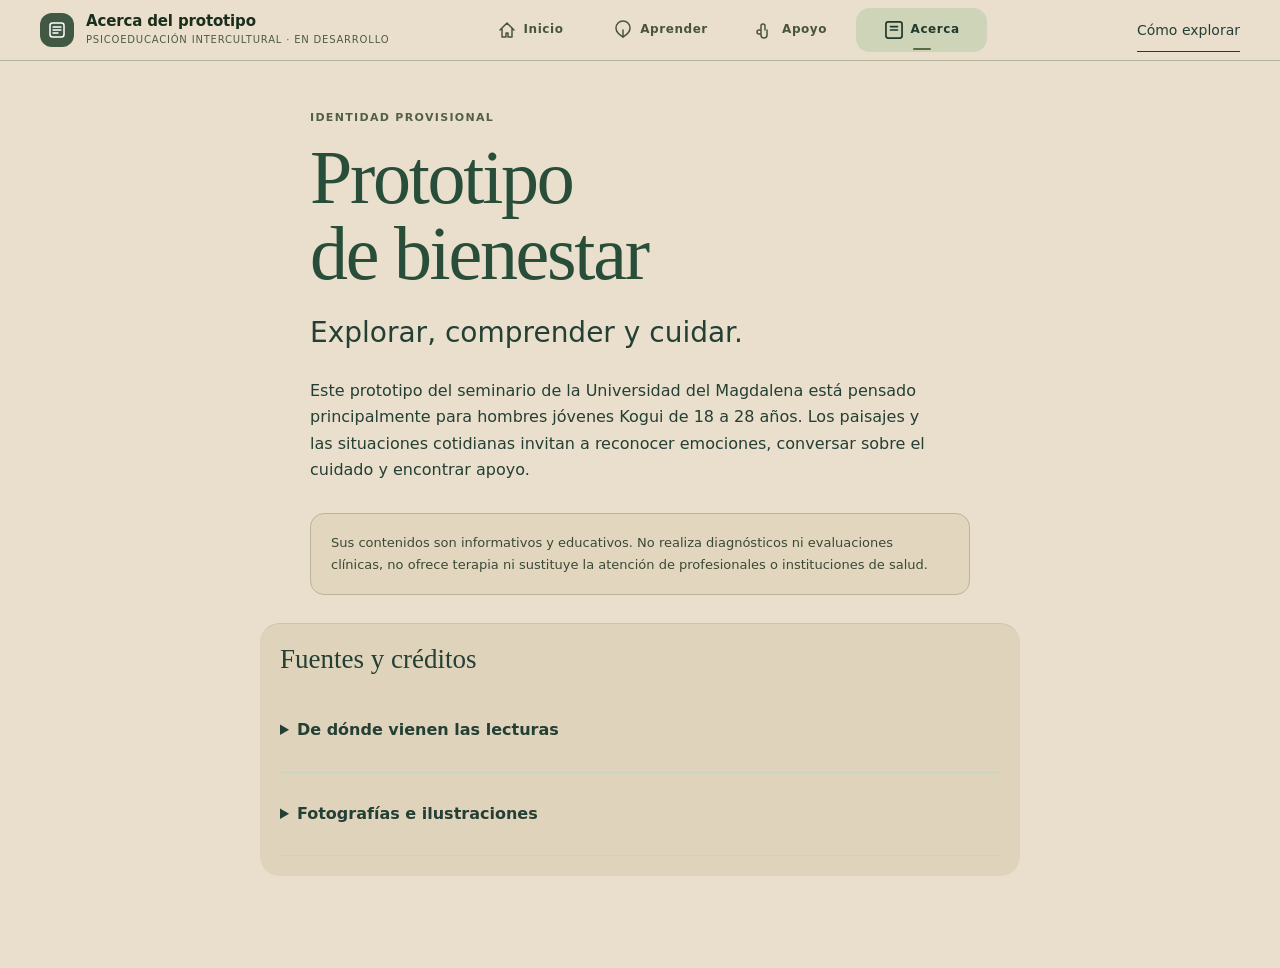
==== commit 5c931bf0: "Mejora Acompañamiento, amplía la búsqueda y añade un recorrido de decisiones" ====
--- a/acerca.html
+++ b/acerca.html
@@ -2,7 +2,7 @@
 <html lang="es">
 <head>
   <meta charset="UTF-8">
-  <meta name="viewport" content="width=device-width, initial-scale=1.0, viewport-fit=cover">
+  <meta name="viewport" content="width=device-width, initial-scale=1.0, viewport-fit=cover, interactive-widget=resizes-content">
   <title>Acerca · Prototipo de bienestar</title>
   <link rel="stylesheet" href="assets/css/styles.css">
   <link rel="stylesheet" href="assets/css/territorio.css">
@@ -14,7 +14,8 @@
 </head>
 <body>
 
-<header class="app-header">
+<a class="skip-link" href="#contenido">Saltar al contenido</a>
+<div class="site-bar"><header class="app-header">
   <div class="hdr-marca" aria-hidden="true">
     <svg width="18" height="18" viewBox="0 0 18 18" fill="none">
       <rect x="2" y="2" width="14" height="14" rx="2.5" stroke="currentColor" stroke-width="1.5"/>
@@ -27,12 +28,7 @@
     <h1>Acerca del prototipo</h1>
     <p>Psicoeducación intercultural · En desarrollo</p>
   </div>
-</header>
-
-<a class="skip-link" href="#contenido">Saltar al contenido</a>
-<main class="container" id="contenido"><section class="about-intro"><p class="eyebrow">Identidad provisional</p><h2>Prototipo<br>de bienestar</h2><p class="lead">Explorar, comprender y cuidar.</p><p>Este prototipo del seminario de la Universidad del Magdalena está pensado principalmente para hombres jóvenes Kogui de 18 a 28 años. Los paisajes y las situaciones cotidianas invitan a reconocer emociones, conversar sobre el cuidado y encontrar apoyo.</p></section><aside class="aviso" role="note">Sus contenidos son informativos y educativos. No realiza diagnósticos ni evaluaciones clínicas, no ofrece terapia ni sustituye la atención de profesionales o instituciones de salud.</aside><section id="procedencia" class="provenance" aria-labelledby="creditos-title"><h2 id="creditos-title">Fuentes y créditos</h2><details><summary>De dónde vienen las lecturas</summary><p>El Documento técnico del Pueblo Kogui (2024) y la síntesis del equipo recogen las palabras y las comparaciones con el paisaje. Los ejemplos cotidianos y las actividades fueron creados para esta experiencia.</p><p>Para el cuidado ante el consumo de sustancias consultamos a la <a href="https://www.paho.org/es/temas/drogas-sustancias-psicoactivas">OPS</a> y al <a href="https://www.minsalud.gov.co/sites/rid/Lists/BibliotecaDigital/RIDE/DE/DIJ/resolucion-2100-de-2025.pdf">Ministerio de Salud de Colombia</a>. La <a href="https://minsalud.gov.co/salud/publica/salud-mental/Paginas/linea-106.aspx">información de la Línea 106</a> también procede del Ministerio.</p></details><details><summary>Fotografías e ilustraciones</summary><ul><li>Sierra Nevada de Santa Marta: <a href="https://commons.wikimedia.org/wiki/File:Sierra_Nevada_de_Santa_Marta.jpg" target="_blank" rel="noopener noreferrer">Taggen, 2011</a> · <a href="https://creativecommons.org/licenses/by-sa/3.0/" target="_blank" rel="noopener noreferrer">CC BY-SA 3.0</a>. Recorte, luminosidad y miniatura JPEG bajo la misma licencia.</li><li>Referencia de manzanilla: <a href="https://commons.wikimedia.org/wiki/File:Matricaria_chamomilla_flower.jpg" target="_blank" rel="noopener noreferrer">Tulumnes, 2016</a> · <a href="https://creativecommons.org/licenses/by-sa/4.0/" target="_blank" rel="noopener noreferrer">CC BY-SA 4.0</a>. Identificada por su autor como Matricaria chamomilla. Recorte y miniatura JPEG bajo la misma licencia.</li><li>Neblina: <a href="https://www.pexels.com/photo/an-aerial-photography-of-green-trees-on-a-foggy-mountain-6965010/" target="_blank" rel="noopener noreferrer">Mikhail Nilov</a>. Río: <a href="https://www.pexels.com/photo/river-on-the-forest-photography-2189708/" target="_blank" rel="noopener noreferrer">Emre Can Acer</a>. Paisajes ilustrativos; no se atribuyen a la Sierra. <a href="https://www.pexels.com/license/" target="_blank" rel="noopener noreferrer">Licencia Pexels</a>.</li><li>Láminas naturalistas, escenas cotidianas y estudio del jaguar creados con generación de imágenes para este prototipo. Los diagramas de la palabra son composiciones editoriales. Las escenas son ficticias. El jaguar orienta la navegación como guía del prototipo.</li></ul></details></section></main>
-
-<nav class="app-nav" aria-label="Navegación principal">
+</header><nav class="app-nav" aria-label="Navegación principal">
   <a href="index.html" class="nav-item">
     <svg width="20" height="20" viewBox="0 0 20 20" fill="none" aria-hidden="true">
       <path d="M3 10L10 3l7 7M5 8.5V17h4v-4h2v4h4V8.5" stroke="currentColor" stroke-width="1.5" stroke-linecap="round" stroke-linejoin="round"/>
@@ -60,7 +56,12 @@
     </svg>
     <span>Acerca</span>
   </a>
-</nav>
+</nav></div>
+
+
+<main class="container" id="contenido"><section class="about-intro"><p class="eyebrow">Identidad provisional</p><h2>Prototipo<br>de bienestar</h2><p class="lead">Explorar, comprender y cuidar.</p><p>Este prototipo del seminario de la Universidad del Magdalena está pensado principalmente para hombres jóvenes Kogui de 18 a 28 años. Los paisajes y las situaciones cotidianas invitan a reconocer emociones, conversar sobre el cuidado y encontrar apoyo.</p></section><aside class="aviso" role="note">Sus contenidos son informativos y educativos. No realiza diagnósticos ni evaluaciones clínicas, no ofrece terapia ni sustituye la atención de profesionales o instituciones de salud.</aside><section id="procedencia" class="provenance" aria-labelledby="creditos-title"><h2 id="creditos-title">Fuentes y créditos</h2><details><summary>De dónde vienen las lecturas</summary><p>El Documento técnico del Pueblo Kogui (2024) y la síntesis del equipo recogen las palabras y las comparaciones con el paisaje. Los ejemplos cotidianos y las actividades fueron creados para esta experiencia.</p><p>Para el cuidado ante el consumo de sustancias consultamos a la <a href="https://www.paho.org/es/temas/drogas-sustancias-psicoactivas">OPS</a> y al <a href="https://www.minsalud.gov.co/sites/rid/Lists/BibliotecaDigital/RIDE/DE/DIJ/resolucion-2100-de-2025.pdf">Ministerio de Salud de Colombia</a>. La <a href="https://minsalud.gov.co/salud/publica/salud-mental/Paginas/linea-106.aspx">información de la Línea 106</a> también procede del Ministerio. La <a href="https://www.minsalud.gov.co/Normatividad_Nuevo/Circular%20Externa%20No%20002%20de%202026.pdf">circular de 2026</a> describe la cobertura.</p></details><details><summary>Fotografías e ilustraciones</summary><ul><li>Sierra Nevada de Santa Marta: <a href="https://commons.wikimedia.org/wiki/File:Sierra_Nevada_de_Santa_Marta.jpg" target="_blank" rel="noopener noreferrer">Taggen, 2011</a> · <a href="https://creativecommons.org/licenses/by-sa/3.0/" target="_blank" rel="noopener noreferrer">CC BY-SA 3.0</a>. Recorte, luminosidad y miniatura JPEG bajo la misma licencia.</li><li>Fotografía de manzanilla conservada en el archivo del proyecto: <a href="https://commons.wikimedia.org/wiki/File:Matricaria_chamomilla_flower.jpg" target="_blank" rel="noopener noreferrer">Tulumnes, 2016</a> · <a href="https://creativecommons.org/licenses/by-sa/4.0/" target="_blank" rel="noopener noreferrer">CC BY-SA 4.0</a>. Identificada por su autor como Matricaria chamomilla. Recorte y miniatura JPEG bajo la misma licencia.</li><li>Neblina: <a href="https://www.pexels.com/photo/an-aerial-photography-of-green-trees-on-a-foggy-mountain-6965010/" target="_blank" rel="noopener noreferrer">Mikhail Nilov</a>. Río: <a href="https://www.pexels.com/photo/river-on-the-forest-photography-2189708/" target="_blank" rel="noopener noreferrer">Emre Can Acer</a>. Paisajes ilustrativos; no se atribuyen a la Sierra. <a href="https://www.pexels.com/license/" target="_blank" rel="noopener noreferrer">Licencia Pexels</a>.</li><li>El árbol de la actividad y el recorrido por el sendero son propuestas educativas del equipo. Las raíces, las ramas y la copa organizan las decisiones de una escena ficticia. Láminas naturalistas, escenas cotidianas y estudio del jaguar creados con generación de imágenes para este prototipo. Los diagramas de la palabra son composiciones editoriales. Las cinco láminas sobre sustancias y el paisaje del sendero son ilustraciones generadas para esta experiencia. Una muestra de polvo no permite identificar su contenido por la vista. La melodía del recorrido es una composición digital del proyecto. Las escenas son ficticias. El jaguar orienta la navegación como guía del prototipo.</li></ul></details></section></main>
+
+
 
 
 
--- a/assets/css/territorio.css
+++ b/assets/css/territorio.css
@@ -14,7 +14,7 @@
 #indice{scroll-margin-top:90px;margin:28px 0}.search-label{display:block;font-weight:600;font-size:14px;margin-bottom:8px}#buscar{width:100%;max-width:100%;min-height:52px;border:1px solid #afbfab;background:#fffef8;border-radius:14px;padding:12px 16px;font:inherit;color:#254332}.conceptos-index{display:grid;grid-template-columns:1fr 1fr;column-gap:28px}.concept-row{min-height:90px;display:flex;align-items:center;justify-content:space-between;width:100%;text-align:left;gap:16px;border-bottom:1px solid #cfd8c7;padding:17px 4px}.concept-row strong{font-size:15px;font-weight:600;display:block;line-height:1.45}.concept-row small{display:block;font-size:12px;color:#526658;line-height:1.5;margin-top:5px}.row-arrow{font-size:20px;color:#547449}.concept-row:hover{background:#e9eddf}
 .reflection,.editorial{padding:26px 0;margin:32px 0;border-top:1px solid #bbc9b1;border-bottom:1px solid #bbc9b1}.reflection h3{font-family:Georgia,serif;font-size:28px;font-weight:400;line-height:1.25;margin-bottom:14px}.reflection p{margin-bottom:16px}.btn{min-height:48px;padding:12px 20px;font-size:14px;white-space:normal;text-align:center}.btn-acento{background:#d9ae60;color:#283d2b}#reflexion-texto{margin-top:24px}.nikuma-story{display:grid;grid-template-columns:.85fr 1.3fr;gap:32px;margin:30px 0;align-items:center}.nikuma-story img{width:100%;height:390px;object-fit:cover;border-radius:120px 120px 16px 16px}.nikuma-story h3{font:400 34px/1.15 Georgia,serif;margin-bottom:18px}.nikuma-story p+p{margin-top:16px}
 .relation-map{display:grid;grid-template-columns:1fr 1fr;gap:12px;max-width:600px;margin:32px auto 10px;text-align:center}.relation-map span{border:1px solid #bccbb2;border-radius:50%;padding:24px 12px;background:#e9eedc;display:flex;align-items:center;justify-content:center;font-size:14px}.relation-map strong{grid-column:1 / -1;grid-row:2;font:400 28px Georgia,serif;border-block:1px solid #bbc9b1;padding:18px;color:#345332}.reading-rows details,.provenance details{border-bottom:1px solid #cbd4c1;padding:16px 0}summary{cursor:pointer;font-size:16px;font-weight:600;min-height:44px;padding:10px 24px 10px 0}details p{margin:12px 0;max-width:740px}
-.support-path{list-style:none;counter-reset:paso;margin:30px 0}.support-path li{counter-increment:paso;position:relative;padding:0 0 26px 48px;border-left:1px solid #bdc9b6;margin-left:14px}.support-path li::before{content:counter(paso,decimal-leading-zero);position:absolute;left:-16px;top:0;width:32px;height:32px;background:#e6ebd9;border:1px solid #a8bd9c;border-radius:50%;font-size:11px;display:grid;place-items:center}.support-path strong{font-size:17px}.support-path p{margin-top:8px}.context-split{display:grid;grid-template-columns:1fr 1fr;gap:28px;margin:30px 0}.context-split article{border-top:3px solid #8b9b6a;padding-top:20px}.context-split h3{font:400 28px/1.2 Georgia,serif;margin-bottom:18px}.context-split p+p{margin-top:14px}.text-link{display:inline-block;min-height:44px;padding:10px 0;font-weight:600;color:#375d38;text-decoration:underline;text-underline-offset:4px}.provenance{border-top:1px solid #bdc9b6;margin:50px auto 0;padding-top:26px;max-width:900px}.provenance h2{font-size:21px;margin-bottom:14px}.provenance>p{font-size:14px;color:#526658}.provenance ul{padding-left:22px}
+.support-path{list-style:none;padding:0;margin:24px 0}.support-path li{padding:14px 0;border-top:1px solid #bdc9b6}.support-path strong{font-size:17px}.support-path p{margin-top:8px}.context-split{display:grid;grid-template-columns:1fr 1fr;gap:28px;margin:30px 0}.context-split article{border-top:3px solid #8b9b6a;padding-top:20px}.context-split h3{font:400 28px/1.2 Georgia,serif;margin-bottom:18px}.context-split p+p{margin-top:14px}.text-link{display:inline-block;min-height:44px;padding:10px 0;font-weight:600;color:#375d38;text-decoration:underline;text-underline-offset:4px}.provenance{border-top:1px solid #bdc9b6;margin:50px auto 0;padding-top:26px;max-width:900px}.provenance h2{font-size:21px;margin-bottom:14px}.provenance>p{font-size:14px;color:#526658}.provenance ul{padding-left:22px}
 .about-intro{max-width:660px;margin:48px auto 30px}.about-intro h2{font:400 clamp(64px,10vw,108px)/1 Georgia,serif;color:#284e39;margin-bottom:22px;letter-spacing:-.03em}.about-intro p+p{margin-top:24px}.about-intro~.aviso{max-width:660px;margin:24px auto}.aviso{font-size:13px;line-height:1.7;padding:18px 20px;border-radius:14px;border:1px solid #ced5c2;background:#f0f0e3;margin:24px 0}.hero-sierra{position:relative;min-height:570px;border-radius:26px;overflow:hidden;margin:28px 0;background:#355e49}.hero-photo{position:absolute;inset:0;width:100%;height:100%;object-fit:cover}.hero-sierra-capa{background:linear-gradient(90deg,#153e32bf,#173f2e20),linear-gradient(0deg,#143c33a6,transparent)}.hero-sierra-contenido{padding:48px;max-width:710px;position:relative}.hero-titulo{font:400 clamp(39px,5.3vw,64px)/1.08 Georgia,serif;color:#fff;margin:20px 0;letter-spacing:-.03em}.hero-titulo span{color:#f2e4ad}.hero-eyebrow{color:#fff6d9;font-size:11px}.hero-desc{font-size:16px;color:#fff;max-width:380px}.intro-note{max-width:660px;margin:36px auto;font-size:20px}.intro-note a{font-size:14px;display:inline-block;margin-top:16px;text-decoration:underline}.home-ejes{margin:45px 0 26px}.home-ejes>a{display:flex;gap:20px;border-top:1px solid #bfccb7;padding:22px 0;align-items:center}.home-ejes>a>span{font-size:12px;color:#667759}.home-ejes h3{font-size:18px;line-height:1.4;font-weight:500;flex:1}.home-ejes b{font-size:22px;font-weight:400}
 .support-hero{margin:28px 0 34px;position:relative;min-height:390px;border-radius:26px;overflow:hidden;background:#365b3e}.support-hero>img{position:absolute;width:100%;height:100%;object-fit:cover;object-position:center 45%}.support-hero>div{position:relative;color:white;padding:48px;background:linear-gradient(90deg,#122d29b0,transparent);min-height:390px}.support-hero .eyebrow{color:#f1eed0}.support-hero h2{font:400 clamp(36px,5vw,54px)/1.1 Georgia,serif;max-width:480px;margin:24px 0}.support-copy,.institution,.urgent-note{max-width:760px;margin:30px auto}.urgent-note{background:#ece1c9;border-left:4px solid #8f652b;padding:24px}.urgent-note h2{font-size:21px;margin-bottom:12px}.institution{padding:24px 0}.institution p{margin-bottom:18px}
 @media(min-width:850px){.territorio .panel-detalle{inset:90px 20px 20px auto;width:420px;max-height:calc(100% - 110px);border-radius:22px;padding-top:24px}.is-focused .scene-caption{opacity:1;max-width:45%}.territorio .panel-detalle .pd-titulo{font-size:30px}}
--- a/assets/css/cuaderno.css
+++ b/assets/css/cuaderno.css
@@ -78,3 +78,49 @@
 .game-walk img{width:58px;height:42px;object-fit:cover;mix-blend-mode:multiply}.game-walk p{flex:1;font-size:14px;line-height:1.35}.game-walk button{color:#3b5039;text-decoration:underline}.play-target{outline:3px solid #aa641b;outline-offset:2px}
 .territorial-reading{padding:20px 0}.territorial-reading summary,.provenance summary{min-height:44px;cursor:pointer;padding:12px 0}.territorial-reading details{border-bottom:1px solid #b5b49c}.territorial-reading p,.provenance p{line-height:1.6}.provenance{margin:28px auto;max-width:760px;scroll-margin-top:82px}.provenance h2{font:500 27px Georgia,serif}
 .guide-leader{position:fixed;inset:0;width:100%;height:100%;pointer-events:none;z-index:321}.field-guide.guiding{z-index:322}
+
+.site-bar{position:sticky;top:0;z-index:300;background:#e9dfcc}.site-bar .app-header{position:static}
+.hdr-txt{min-width:0}.hdr-txt p{white-space:normal}.reading-toolbar{display:flex;justify-content:flex-end;position:sticky;top:0;z-index:4;background:#efe4ce;padding:3px 0}
+:is(#lectura-catalogo,.territorio,.conceptos-index) .reading-toolbar .pd-cierre{position:static;float:none;margin:0;width:auto;height:44px;padding:0 13px;font-size:14px}
+.panel-detalle,.pd-cuerpo{cursor:default;caret-color:transparent}.search-fields input{caret-color:auto}
+@media(min-width:900px){
+ .site-bar{display:grid;grid-template-columns:34px minmax(145px,1fr) minmax(335px,1.5fr) minmax(112px,.65fr);align-items:center;gap:12px;padding:8px max(22px,calc((100% - 1200px)/2));border-bottom:1px solid var(--line)}
+ .site-bar .app-header{display:contents}.site-bar .hdr-marca{grid-column:1;grid-row:1}.site-bar .hdr-txt{grid-column:2;grid-row:1}.site-bar .help-launch{grid-column:4;grid-row:1}
+ .site-bar .app-nav{position:static;grid-column:3;grid-row:1;transform:none;width:100%;height:auto}.site-bar .nav-item{min-width:0}
+}
+@media(max-height:510px) and (max-width:899px){.site-bar{position:static}}
+
+.playground .play-feedback,.story-reflection{margin:12px 0;padding:10px 14px;min-height:0;background:#e5e7d2;border-inline-start:3px solid #657b51;border-radius:0 8px 8px 0;color:#243e30;line-height:1.55}
+.playground .play-feedback:empty{display:none}
+.poster-zone[data-current=true]{box-shadow:inset 0 -5px #ffe0a4;text-decoration:underline;text-underline-offset:4px}
+#sin-resultados button{margin-inline-end:18px}
+
+.piece-hint{display:block;margin-top:4px;font-size:.875rem;color:#4c513a}
+.case-actions .story-choice[aria-pressed=true]{border:2px solid #3b583e;background:#dde3ca;font-weight:600}
+
+.tree-workbench svg{width:min(60%,260px);height:auto}.tree-workbench[data-part=raices] .tree-roots,.tree-workbench[data-part=ramas] .tree-branches{stroke:#803817}.tree-workbench[data-part=copa] .tree-crown{fill:#436842}
+#tree-question{min-height:0;font-weight:600}#tree-choices,.case-library[open]{display:flex;flex-wrap:wrap;gap:8px}
+#tree-choices button,.case-library button{border:1px solid #798a6c;border-radius:14px;padding:8px 12px;min-height:44px;color:#254034;text-align:start}
+#tree-choices [aria-pressed=true]{background:#344f3b;color:#fff6e4}#tree-feedback:empty{display:none}
+.case-library summary{width:100%;cursor:pointer;min-height:44px;padding-block:10px}.playground [hidden]{display:none!important}
+[data-experience="3"] .case-lead img,[data-experience="4"] .case-lead img{display:none}
+[data-experience="3"] .case-lead,[data-experience="4"] .case-lead{display:block}
+.story-sent{width:fit-content;margin-inline-start:auto;padding:10px 16px;background:#374f40;color:#fff6df;border-radius:14px 14px 2px 14px}
+[data-experience="3"] .story-text{background:#f5eedc;border-radius:2px 14px 14px;padding:14px}
+.substance-shelf{margin-block:28px}.substance-shelf details{border-block-end:1px solid #b4ac94;padding-block:4px}.substance-shelf summary{cursor:pointer;display:flex;align-items:center;gap:12px;padding:8px}.substance-shelf summary:after{content:'+';margin-inline-start:auto}.substance-shelf details[open] summary:after{content:'−'}.substance-shelf small,.substance-shelf strong{display:block}.substance-shelf summary svg{background:#dfe3c9;border-radius:12px;color:#365543}.substance-shelf details p{margin:8px 6px;max-width:65ch}
+
+.play-board>a.text-link,.play-board>button.text-link{display:block;width:fit-content}
+.sequence-options summary{cursor:pointer;min-height:44px;padding-block:12px}
+#tree-plan{padding:12px;border-top:1px solid #9ba886}
+
+/* El eje largo conserva su nombre completo incluso en teléfonos estrechos. */
+@media(max-width:620px){.ejes-nav{grid-template-columns:repeat(2,minmax(0,1fr));gap:6px}.ejes-nav button{flex-direction:row;gap:8px}}
+.substance-shelf summary>img{width:clamp(74px,14vw,108px);height:auto;aspect-ratio:1;object-fit:cover;border-radius:18px 6px 18px 6px}
+.sendero{border-block:1px solid #a3a88c;padding:24px 0;margin:28px 0;color:#243e31}.sendero h3{font:500 clamp(28px,4vw,42px)/1.1 Georgia,serif}.sendero>p{margin:10px 0 16px;max-width:62ch}
+.walk-stage{height:clamp(220px,43vw,340px);position:relative;overflow:hidden;border-radius:25px 50px 15px 15px;isolation:isolate;background:#9faa83 url('../img/estudios/sendero.webp') center 62%/cover}
+.walk-stage:before{content:'';position:absolute;inset:0;background:linear-gradient(0deg,#56452340,transparent 40%);pointer-events:none}.walk-stage.late:before{background:linear-gradient(135deg,#efb17355,#69492c38)}
+.walk-time{position:absolute;top:12px;left:12px;background:#fcf2d9;color:#314835;border-radius:30px;padding:5px 14px;font-weight:600}
+.walk-player,.walk-friend{position:absolute;width:clamp(38px,6vw,61px);transform:translateX(-50%);transition:left .24s ease-out,bottom .24s ease-out;line-height:0}.walk-player{z-index:2}.walk-friend{--shirt:#506a57;transform:translateX(-50%) scaleX(-1)}.walk-stage svg{width:100%;height:auto}
+.walk-tools,#walk-choices{display:flex;gap:8px;flex-wrap:wrap;margin-top:10px}.sendero button{min-height:44px;padding:8px 14px;border-radius:14px;border:1px solid #859175;color:#274234;background:#efe4cb}.sendero button[data-step]{font-size:21px;min-width:46px}.sendero button:disabled{opacity:.48}
+#walk-music[aria-pressed=true],#walk-choices button{background:#365640;color:#fff3da}.walk-dialog{margin:15px 0 0;padding:12px 14px;border-inline-start:3px solid #778659;max-width:64ch;background:#e4e3cf}
+@media(prefers-reduced-motion:reduce){.walk-player,.walk-friend{transition:none}}
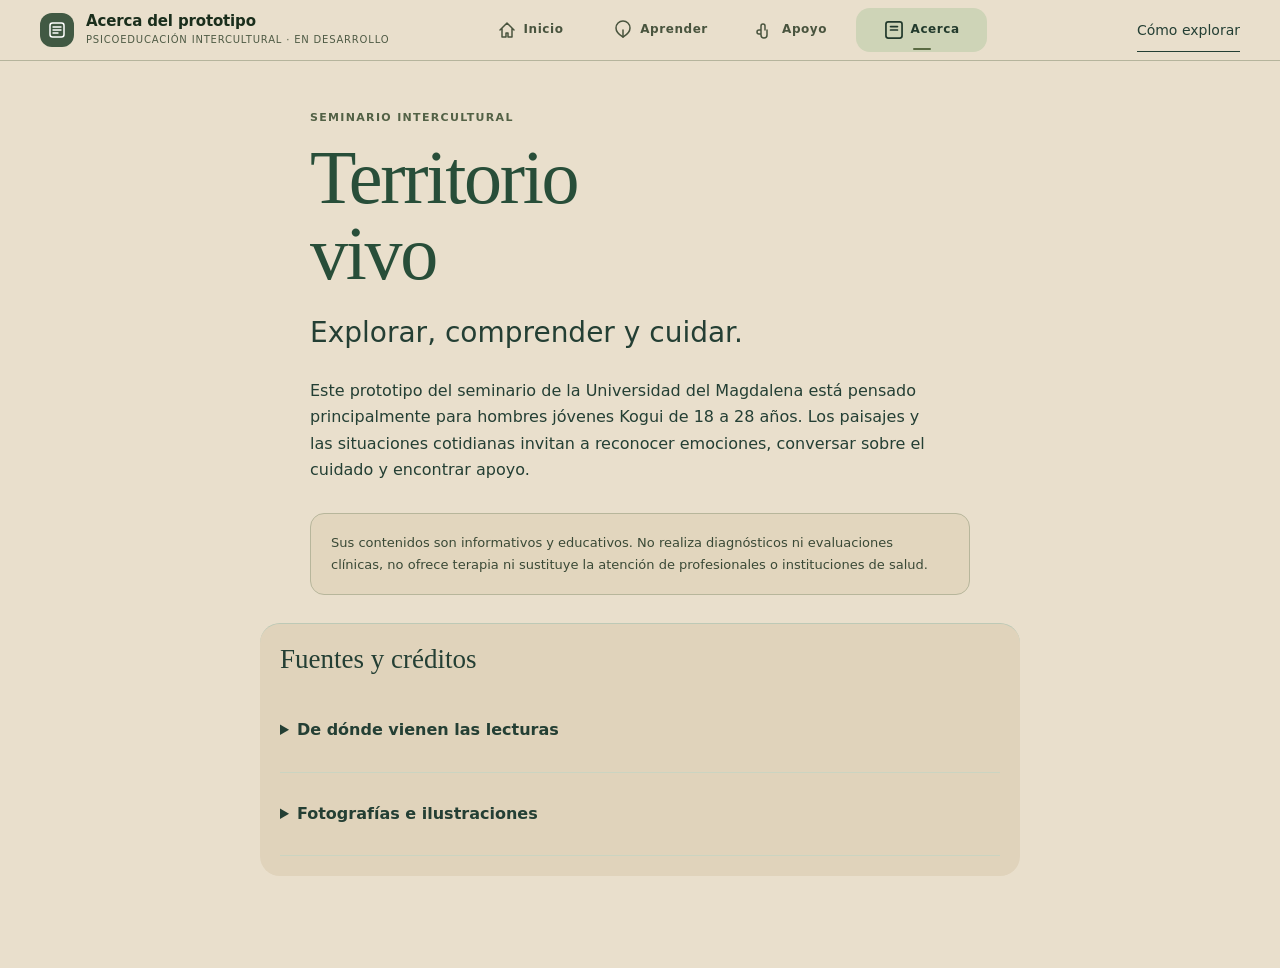
==== commit b6f543d7: "Update content in acerca.html for seminar prototype" ====
--- a/acerca.html
+++ b/acerca.html
@@ -3,7 +3,7 @@
 <head>
   <meta charset="UTF-8">
   <meta name="viewport" content="width=device-width, initial-scale=1.0, viewport-fit=cover, interactive-widget=resizes-content">
-  <title>Acerca · Prototipo de bienestar</title>
+  <title>Acerca · Territorio vivo</title>
   <link rel="stylesheet" href="assets/css/styles.css">
   <link rel="stylesheet" href="assets/css/territorio.css">
 
@@ -59,7 +59,7 @@
 </nav></div>
 
 
-<main class="container" id="contenido"><section class="about-intro"><p class="eyebrow">Identidad provisional</p><h2>Prototipo<br>de bienestar</h2><p class="lead">Explorar, comprender y cuidar.</p><p>Este prototipo del seminario de la Universidad del Magdalena está pensado principalmente para hombres jóvenes Kogui de 18 a 28 años. Los paisajes y las situaciones cotidianas invitan a reconocer emociones, conversar sobre el cuidado y encontrar apoyo.</p></section><aside class="aviso" role="note">Sus contenidos son informativos y educativos. No realiza diagnósticos ni evaluaciones clínicas, no ofrece terapia ni sustituye la atención de profesionales o instituciones de salud.</aside><section id="procedencia" class="provenance" aria-labelledby="creditos-title"><h2 id="creditos-title">Fuentes y créditos</h2><details><summary>De dónde vienen las lecturas</summary><p>El Documento técnico del Pueblo Kogui (2024) y la síntesis del equipo recogen las palabras y las comparaciones con el paisaje. Los ejemplos cotidianos y las actividades fueron creados para esta experiencia.</p><p>Para el cuidado ante el consumo de sustancias consultamos a la <a href="https://www.paho.org/es/temas/drogas-sustancias-psicoactivas">OPS</a> y al <a href="https://www.minsalud.gov.co/sites/rid/Lists/BibliotecaDigital/RIDE/DE/DIJ/resolucion-2100-de-2025.pdf">Ministerio de Salud de Colombia</a>. La <a href="https://minsalud.gov.co/salud/publica/salud-mental/Paginas/linea-106.aspx">información de la Línea 106</a> también procede del Ministerio. La <a href="https://www.minsalud.gov.co/Normatividad_Nuevo/Circular%20Externa%20No%20002%20de%202026.pdf">circular de 2026</a> describe la cobertura.</p></details><details><summary>Fotografías e ilustraciones</summary><ul><li>Sierra Nevada de Santa Marta: <a href="https://commons.wikimedia.org/wiki/File:Sierra_Nevada_de_Santa_Marta.jpg" target="_blank" rel="noopener noreferrer">Taggen, 2011</a> · <a href="https://creativecommons.org/licenses/by-sa/3.0/" target="_blank" rel="noopener noreferrer">CC BY-SA 3.0</a>. Recorte, luminosidad y miniatura JPEG bajo la misma licencia.</li><li>Fotografía de manzanilla conservada en el archivo del proyecto: <a href="https://commons.wikimedia.org/wiki/File:Matricaria_chamomilla_flower.jpg" target="_blank" rel="noopener noreferrer">Tulumnes, 2016</a> · <a href="https://creativecommons.org/licenses/by-sa/4.0/" target="_blank" rel="noopener noreferrer">CC BY-SA 4.0</a>. Identificada por su autor como Matricaria chamomilla. Recorte y miniatura JPEG bajo la misma licencia.</li><li>Neblina: <a href="https://www.pexels.com/photo/an-aerial-photography-of-green-trees-on-a-foggy-mountain-6965010/" target="_blank" rel="noopener noreferrer">Mikhail Nilov</a>. Río: <a href="https://www.pexels.com/photo/river-on-the-forest-photography-2189708/" target="_blank" rel="noopener noreferrer">Emre Can Acer</a>. Paisajes ilustrativos; no se atribuyen a la Sierra. <a href="https://www.pexels.com/license/" target="_blank" rel="noopener noreferrer">Licencia Pexels</a>.</li><li>El árbol de la actividad y el recorrido por el sendero son propuestas educativas del equipo. Las raíces, las ramas y la copa organizan las decisiones de una escena ficticia. Láminas naturalistas, escenas cotidianas y estudio del jaguar creados con generación de imágenes para este prototipo. Los diagramas de la palabra son composiciones editoriales. Las cinco láminas sobre sustancias y el paisaje del sendero son ilustraciones generadas para esta experiencia. Una muestra de polvo no permite identificar su contenido por la vista. La melodía del recorrido es una composición digital del proyecto. Las escenas son ficticias. El jaguar orienta la navegación como guía del prototipo.</li></ul></details></section></main>
+<main class="container" id="contenido"><section class="about-intro"><p class="eyebrow">Seminario Intercultural</p><h2>Territorio<br>vivo</h2><p class="lead">Explorar, comprender y cuidar.</p><p>Este prototipo del seminario de la Universidad del Magdalena está pensado principalmente para hombres jóvenes Kogui de 18 a 28 años. Los paisajes y las situaciones cotidianas invitan a reconocer emociones, conversar sobre el cuidado y encontrar apoyo.</p></section><aside class="aviso" role="note">Sus contenidos son informativos y educativos. No realiza diagnósticos ni evaluaciones clínicas, no ofrece terapia ni sustituye la atención de profesionales o instituciones de salud.</aside><section id="procedencia" class="provenance" aria-labelledby="creditos-title"><h2 id="creditos-title">Fuentes y créditos</h2><details><summary>De dónde vienen las lecturas</summary><p>El Documento técnico del Pueblo Kogui (2024) y la síntesis del equipo recogen las palabras y las comparaciones con el paisaje. Los ejemplos cotidianos y las actividades fueron creados para esta experiencia.</p><p>Para el cuidado ante el consumo de sustancias consultamos a la <a href="https://www.paho.org/es/temas/drogas-sustancias-psicoactivas">OPS</a> y al <a href="https://www.minsalud.gov.co/sites/rid/Lists/BibliotecaDigital/RIDE/DE/DIJ/resolucion-2100-de-2025.pdf">Ministerio de Salud de Colombia</a>. La <a href="https://minsalud.gov.co/salud/publica/salud-mental/Paginas/linea-106.aspx">información de la Línea 106</a> también procede del Ministerio. La <a href="https://www.minsalud.gov.co/Normatividad_Nuevo/Circular%20Externa%20No%20002%20de%202026.pdf">circular de 2026</a> describe la cobertura.</p></details><details><summary>Fotografías e ilustraciones</summary><ul><li>Sierra Nevada de Santa Marta: <a href="https://commons.wikimedia.org/wiki/File:Sierra_Nevada_de_Santa_Marta.jpg" target="_blank" rel="noopener noreferrer">Taggen, 2011</a> · <a href="https://creativecommons.org/licenses/by-sa/3.0/" target="_blank" rel="noopener noreferrer">CC BY-SA 3.0</a>. Recorte, luminosidad y miniatura JPEG bajo la misma licencia.</li><li>Fotografía de manzanilla conservada en el archivo del proyecto: <a href="https://commons.wikimedia.org/wiki/File:Matricaria_chamomilla_flower.jpg" target="_blank" rel="noopener noreferrer">Tulumnes, 2016</a> · <a href="https://creativecommons.org/licenses/by-sa/4.0/" target="_blank" rel="noopener noreferrer">CC BY-SA 4.0</a>. Identificada por su autor como Matricaria chamomilla. Recorte y miniatura JPEG bajo la misma licencia.</li><li>Neblina: <a href="https://www.pexels.com/photo/an-aerial-photography-of-green-trees-on-a-foggy-mountain-6965010/" target="_blank" rel="noopener noreferrer">Mikhail Nilov</a>. Río: <a href="https://www.pexels.com/photo/river-on-the-forest-photography-2189708/" target="_blank" rel="noopener noreferrer">Emre Can Acer</a>. Paisajes ilustrativos; no se atribuyen a la Sierra. <a href="https://www.pexels.com/license/" target="_blank" rel="noopener noreferrer">Licencia Pexels</a>.</li><li>El árbol de la actividad y el recorrido por el sendero son propuestas educativas del equipo. Las raíces, las ramas y la copa organizan las decisiones de una escena ficticia. Láminas naturalistas, escenas cotidianas y estudio del jaguar creados con generación de imágenes para este prototipo. Los diagramas de la palabra son composiciones editoriales. Las cinco láminas sobre sustancias y el paisaje del sendero son ilustraciones generadas para esta experiencia. Una muestra de polvo no permite identificar su contenido por la vista. La melodía del recorrido es una composición digital del proyecto. Las escenas son ficticias. El jaguar orienta la navegación como guía del prototipo.</li></ul></details></section></main>
 
 
 
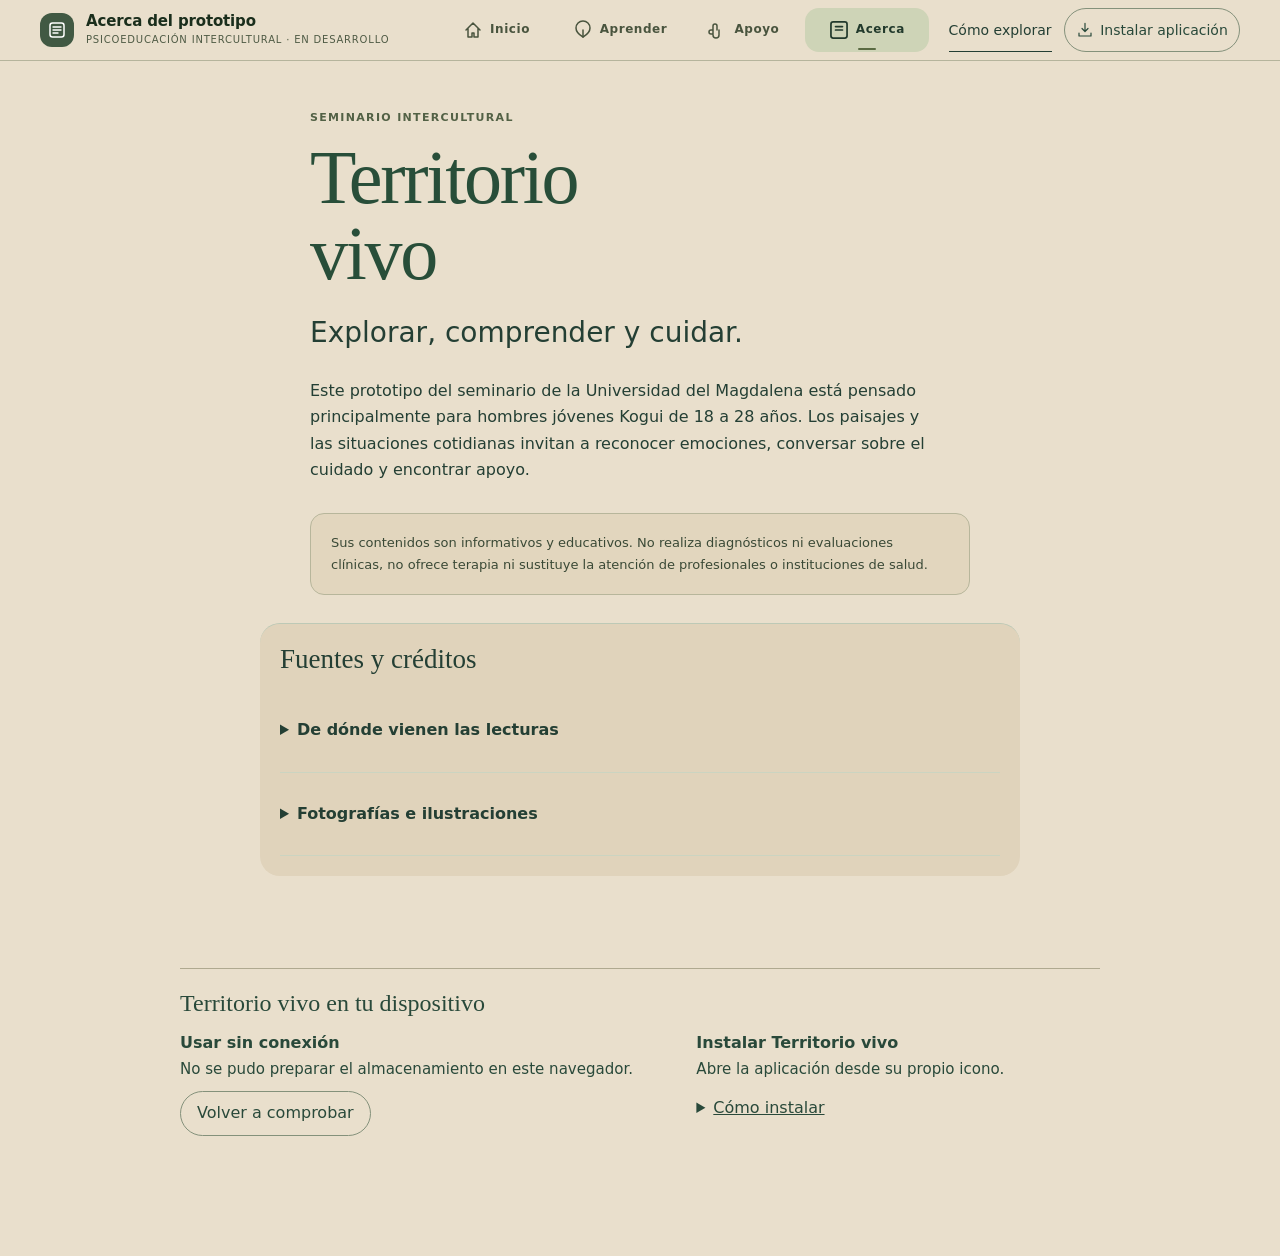
==== commit 2334b0de: "Habilitar instalación y consulta sin conexión de Territorio vivo" ====
--- a/acerca.html
+++ b/acerca.html
@@ -11,6 +11,11 @@
   <link rel="stylesheet" href="assets/css/participacion.css">
   <link rel="stylesheet" href="assets/css/cuaderno.css">
   <script src="assets/js/presentacion.js" defer></script>
+  <link rel="manifest" href="manifest.webmanifest">
+  <meta name="theme-color" content="#29493a">
+  <link rel="apple-touch-icon" href="assets/img/pwa-180.png">
+  <link rel="stylesheet" href="assets/css/dispositivo.css">
+  <script src="assets/js/dispositivo.js" defer></script>
 </head>
 <body>
 
@@ -59,7 +64,7 @@
 </nav></div>
 
 
-<main class="container" id="contenido"><section class="about-intro"><p class="eyebrow">Seminario Intercultural</p><h2>Territorio<br>vivo</h2><p class="lead">Explorar, comprender y cuidar.</p><p>Este prototipo del seminario de la Universidad del Magdalena está pensado principalmente para hombres jóvenes Kogui de 18 a 28 años. Los paisajes y las situaciones cotidianas invitan a reconocer emociones, conversar sobre el cuidado y encontrar apoyo.</p></section><aside class="aviso" role="note">Sus contenidos son informativos y educativos. No realiza diagnósticos ni evaluaciones clínicas, no ofrece terapia ni sustituye la atención de profesionales o instituciones de salud.</aside><section id="procedencia" class="provenance" aria-labelledby="creditos-title"><h2 id="creditos-title">Fuentes y créditos</h2><details><summary>De dónde vienen las lecturas</summary><p>El Documento técnico del Pueblo Kogui (2024) y la síntesis del equipo recogen las palabras y las comparaciones con el paisaje. Los ejemplos cotidianos y las actividades fueron creados para esta experiencia.</p><p>Para el cuidado ante el consumo de sustancias consultamos a la <a href="https://www.paho.org/es/temas/drogas-sustancias-psicoactivas">OPS</a> y al <a href="https://www.minsalud.gov.co/sites/rid/Lists/BibliotecaDigital/RIDE/DE/DIJ/resolucion-2100-de-2025.pdf">Ministerio de Salud de Colombia</a>. La <a href="https://minsalud.gov.co/salud/publica/salud-mental/Paginas/linea-106.aspx">información de la Línea 106</a> también procede del Ministerio. La <a href="https://www.minsalud.gov.co/Normatividad_Nuevo/Circular%20Externa%20No%20002%20de%202026.pdf">circular de 2026</a> describe la cobertura.</p></details><details><summary>Fotografías e ilustraciones</summary><ul><li>Sierra Nevada de Santa Marta: <a href="https://commons.wikimedia.org/wiki/File:Sierra_Nevada_de_Santa_Marta.jpg" target="_blank" rel="noopener noreferrer">Taggen, 2011</a> · <a href="https://creativecommons.org/licenses/by-sa/3.0/" target="_blank" rel="noopener noreferrer">CC BY-SA 3.0</a>. Recorte, luminosidad y miniatura JPEG bajo la misma licencia.</li><li>Fotografía de manzanilla conservada en el archivo del proyecto: <a href="https://commons.wikimedia.org/wiki/File:Matricaria_chamomilla_flower.jpg" target="_blank" rel="noopener noreferrer">Tulumnes, 2016</a> · <a href="https://creativecommons.org/licenses/by-sa/4.0/" target="_blank" rel="noopener noreferrer">CC BY-SA 4.0</a>. Identificada por su autor como Matricaria chamomilla. Recorte y miniatura JPEG bajo la misma licencia.</li><li>Neblina: <a href="https://www.pexels.com/photo/an-aerial-photography-of-green-trees-on-a-foggy-mountain-6965010/" target="_blank" rel="noopener noreferrer">Mikhail Nilov</a>. Río: <a href="https://www.pexels.com/photo/river-on-the-forest-photography-2189708/" target="_blank" rel="noopener noreferrer">Emre Can Acer</a>. Paisajes ilustrativos; no se atribuyen a la Sierra. <a href="https://www.pexels.com/license/" target="_blank" rel="noopener noreferrer">Licencia Pexels</a>.</li><li>El árbol de la actividad y el recorrido por el sendero son propuestas educativas del equipo. Las raíces, las ramas y la copa organizan las decisiones de una escena ficticia. Láminas naturalistas, escenas cotidianas y estudio del jaguar creados con generación de imágenes para este prototipo. Los diagramas de la palabra son composiciones editoriales. Las cinco láminas sobre sustancias y el paisaje del sendero son ilustraciones generadas para esta experiencia. Una muestra de polvo no permite identificar su contenido por la vista. La melodía del recorrido es una composición digital del proyecto. Las escenas son ficticias. El jaguar orienta la navegación como guía del prototipo.</li></ul></details></section></main>
+<main class="container" id="contenido"><section class="about-intro"><p class="eyebrow">Seminario Intercultural</p><h2>Territorio<br>vivo</h2><p class="lead">Explorar, comprender y cuidar.</p><p>Este prototipo del seminario de la Universidad del Magdalena está pensado principalmente para hombres jóvenes Kogui de 18 a 28 años. Los paisajes y las situaciones cotidianas invitan a reconocer emociones, conversar sobre el cuidado y encontrar apoyo.</p></section><aside class="aviso" role="note">Sus contenidos son informativos y educativos. No realiza diagnósticos ni evaluaciones clínicas, no ofrece terapia ni sustituye la atención de profesionales o instituciones de salud.</aside><section id="procedencia" class="provenance" aria-labelledby="creditos-title"><h2 id="creditos-title">Fuentes y créditos</h2><details><summary>De dónde vienen las lecturas</summary><p>El Documento técnico del Pueblo Kogui (2024) y la síntesis del equipo recogen las palabras y las comparaciones con el paisaje. Los ejemplos cotidianos y las actividades fueron creados para esta experiencia.</p><p>Para el cuidado ante el consumo de sustancias consultamos a la <a href="https://www.paho.org/es/temas/drogas-sustancias-psicoactivas">OPS</a> y al <a href="https://www.minsalud.gov.co/sites/rid/Lists/BibliotecaDigital/RIDE/DE/DIJ/resolucion-2100-de-2025.pdf">Ministerio de Salud de Colombia</a>. La <a href="https://minsalud.gov.co/salud/publica/salud-mental/Paginas/linea-106.aspx">información de la Línea 106</a> también procede del Ministerio. La <a href="https://www.minsalud.gov.co/Normatividad_Nuevo/Circular%20Externa%20No%20002%20de%202026.pdf">circular de 2026</a> describe la cobertura.</p></details><details><summary>Fotografías e ilustraciones</summary><ul><li>Sierra Nevada de Santa Marta: <a href="https://commons.wikimedia.org/wiki/File:Sierra_Nevada_de_Santa_Marta.jpg" target="_blank" rel="noopener noreferrer">Taggen, 2011</a> · <a href="https://creativecommons.org/licenses/by-sa/3.0/" target="_blank" rel="noopener noreferrer">CC BY-SA 3.0</a>. Recorte, luminosidad y miniatura JPEG bajo la misma licencia.</li><li>Fotografía de manzanilla conservada en el archivo del proyecto: <a href="https://commons.wikimedia.org/wiki/File:Matricaria_chamomilla_flower.jpg" target="_blank" rel="noopener noreferrer">Tulumnes, 2016</a> · <a href="https://creativecommons.org/licenses/by-sa/4.0/" target="_blank" rel="noopener noreferrer">CC BY-SA 4.0</a>. Identificada por su autor como Matricaria chamomilla. Recorte y miniatura JPEG bajo la misma licencia.</li><li>Neblina: <a href="https://www.pexels.com/photo/an-aerial-photography-of-green-trees-on-a-foggy-mountain-6965010/" target="_blank" rel="noopener noreferrer">Mikhail Nilov</a>. Río: <a href="https://www.pexels.com/photo/river-on-the-forest-photography-2189708/" target="_blank" rel="noopener noreferrer">Emre Can Acer</a>. Paisajes ilustrativos; no se atribuyen a la Sierra. <a href="https://www.pexels.com/license/" target="_blank" rel="noopener noreferrer">Licencia Pexels</a>.</li><li>El árbol de la actividad y el recorrido por el sendero son propuestas educativas del equipo. Las raíces, las ramas y la copa organizan las decisiones de una escena ficticia. Láminas naturalistas, escenas cotidianas y estudio del jaguar creados con generación de imágenes para este prototipo. Los diagramas de la palabra son composiciones editoriales. Las cinco láminas sobre sustancias y el paisaje del sendero son ilustraciones generadas para esta experiencia. Una muestra de polvo no permite identificar su contenido por la vista. Las imágenes de las raíces, la sonrisa, la concha gris, el viento y el rostro de celos son ilustraciones creadas para las lecturas. La melodía del recorrido es una composición digital del proyecto. Las escenas son ficticias. El jaguar orienta la navegación como guía del prototipo.</li></ul></details></section></main>
 
 
 
--- a/assets/css/cuaderno.css
+++ b/assets/css/cuaderno.css
@@ -82,7 +82,11 @@
 .site-bar{position:sticky;top:0;z-index:300;background:#e9dfcc}.site-bar .app-header{position:static}
 .hdr-txt{min-width:0}.hdr-txt p{white-space:normal}.reading-toolbar{display:flex;justify-content:flex-end;position:sticky;top:0;z-index:4;background:#efe4ce;padding:3px 0}
 :is(#lectura-catalogo,.territorio,.conceptos-index) .reading-toolbar .pd-cierre{position:static;float:none;margin:0;width:auto;height:44px;padding:0 13px;font-size:14px}
-.panel-detalle,.pd-cuerpo{cursor:default;caret-color:transparent}.search-fields input{caret-color:auto}
+/* El texto de lectura conserva la selección y la copia con el ratón. */
+body { caret-color: transparent; }
+main :where(p, h1, h2, h3, h4, blockquote, figcaption) { cursor: default; }
+input, textarea, [contenteditable="true"] { caret-color: auto; }
+input[type="search"], textarea { cursor: text; }
 @media(min-width:900px){
  .site-bar{display:grid;grid-template-columns:34px minmax(145px,1fr) minmax(335px,1.5fr) minmax(112px,.65fr);align-items:center;gap:12px;padding:8px max(22px,calc((100% - 1200px)/2));border-bottom:1px solid var(--line)}
  .site-bar .app-header{display:contents}.site-bar .hdr-marca{grid-column:1;grid-row:1}.site-bar .hdr-txt{grid-column:2;grid-row:1}.site-bar .help-launch{grid-column:4;grid-row:1}
@@ -124,3 +128,10 @@
 .walk-tools,#walk-choices{display:flex;gap:8px;flex-wrap:wrap;margin-top:10px}.sendero button{min-height:44px;padding:8px 14px;border-radius:14px;border:1px solid #859175;color:#274234;background:#efe4cb}.sendero button[data-step]{font-size:21px;min-width:46px}.sendero button:disabled{opacity:.48}
 #walk-music[aria-pressed=true],#walk-choices button{background:#365640;color:#fff3da}.walk-dialog{margin:15px 0 0;padding:12px 14px;border-inline-start:3px solid #778659;max-width:64ch;background:#e4e3cf}
 @media(prefers-reduced-motion:reduce){.walk-player,.walk-friend{transition:none}}
+
+.return-to-axes { display:block; margin:1rem 0; min-height:44px; }
+
+.nikuma-story {grid-template-columns:minmax(90px,172px) minmax(0,1fr);gap:clamp(16px,3vw,32px)}
+.nikuma-story > img {width:100%;height:auto;padding:0;background:transparent;object-fit:contain;mix-blend-mode:multiply;border-radius:0}
+@media(max-width:540px){.nikuma-story{display:flow-root}.nikuma-story > img{float:right;width:clamp(86px,25vw,124px);margin:0 0 8px 12px}}
+.walk-echo{position:absolute;top:25%;right:6%;max-width:65%;padding:6px 12px;background:#f7edd9;border-radius:12px 12px 0 12px;color:#304533;font-size:.95rem}
--- a/assets/css/dispositivo.css
+++ b/assets/css/dispositivo.css
@@ -0,0 +1,32 @@
+.dispositivo {
+  width: min(92%, 920px);
+  margin: 1.5rem auto calc(6rem + env(safe-area-inset-bottom));
+  border-top: 1px solid #afa990;
+  padding-top: 1.3rem;
+  color: #29493a;
+}
+.dispositivo h2 { font: 1.5rem Georgia, serif; margin: 0 0 1rem; }
+.dispositivo h3 { font: 600 1rem system-ui, sans-serif; margin: 0 0 .4rem; }
+.dispositivo p { font-size: .94rem; line-height: 1.5; margin: .3rem 0; }
+.dispositivo p:empty, .dispositivo [hidden] { display: none; }
+.dispositivo-opciones { display: grid; gap: 1.25rem; }
+.dispositivo button, .dispositivo summary {
+  font: inherit; min-height: 44px; cursor: pointer; color: inherit;
+}
+.dispositivo button { border: 1px solid #84917b; border-radius: 1.5rem; background: transparent; padding: .5rem 1rem; margin: .35rem .25rem 0 0; }
+.dispositivo button:disabled { opacity: .65; }
+.dispositivo summary { text-decoration: underline; padding: .55rem 0; }
+.dispositivo progress { accent-color: #29493a; max-width: 100%; }
+.tv-install-header { display: none; }
+@media (min-width: 900px) {
+  .site-bar { grid-template-columns: 34px minmax(140px,1fr) minmax(290px,1.55fr) auto auto; }
+  .tv-install-header:not([hidden]) {
+    grid-column: 5; grid-row: 1; display: inline-flex; align-items: center; gap: .4rem;
+    padding: .45rem .7rem; min-height: 44px; border-radius: 24px;
+    border: 1px solid #84917b; background: transparent; color: #29493a;
+    font-size: 14px; white-space: nowrap; cursor: pointer;
+  }
+}
+@media (min-width: 650px) {
+  .dispositivo-opciones { grid-template-columns: 1.2fr 1fr; gap: 2rem; }
+}
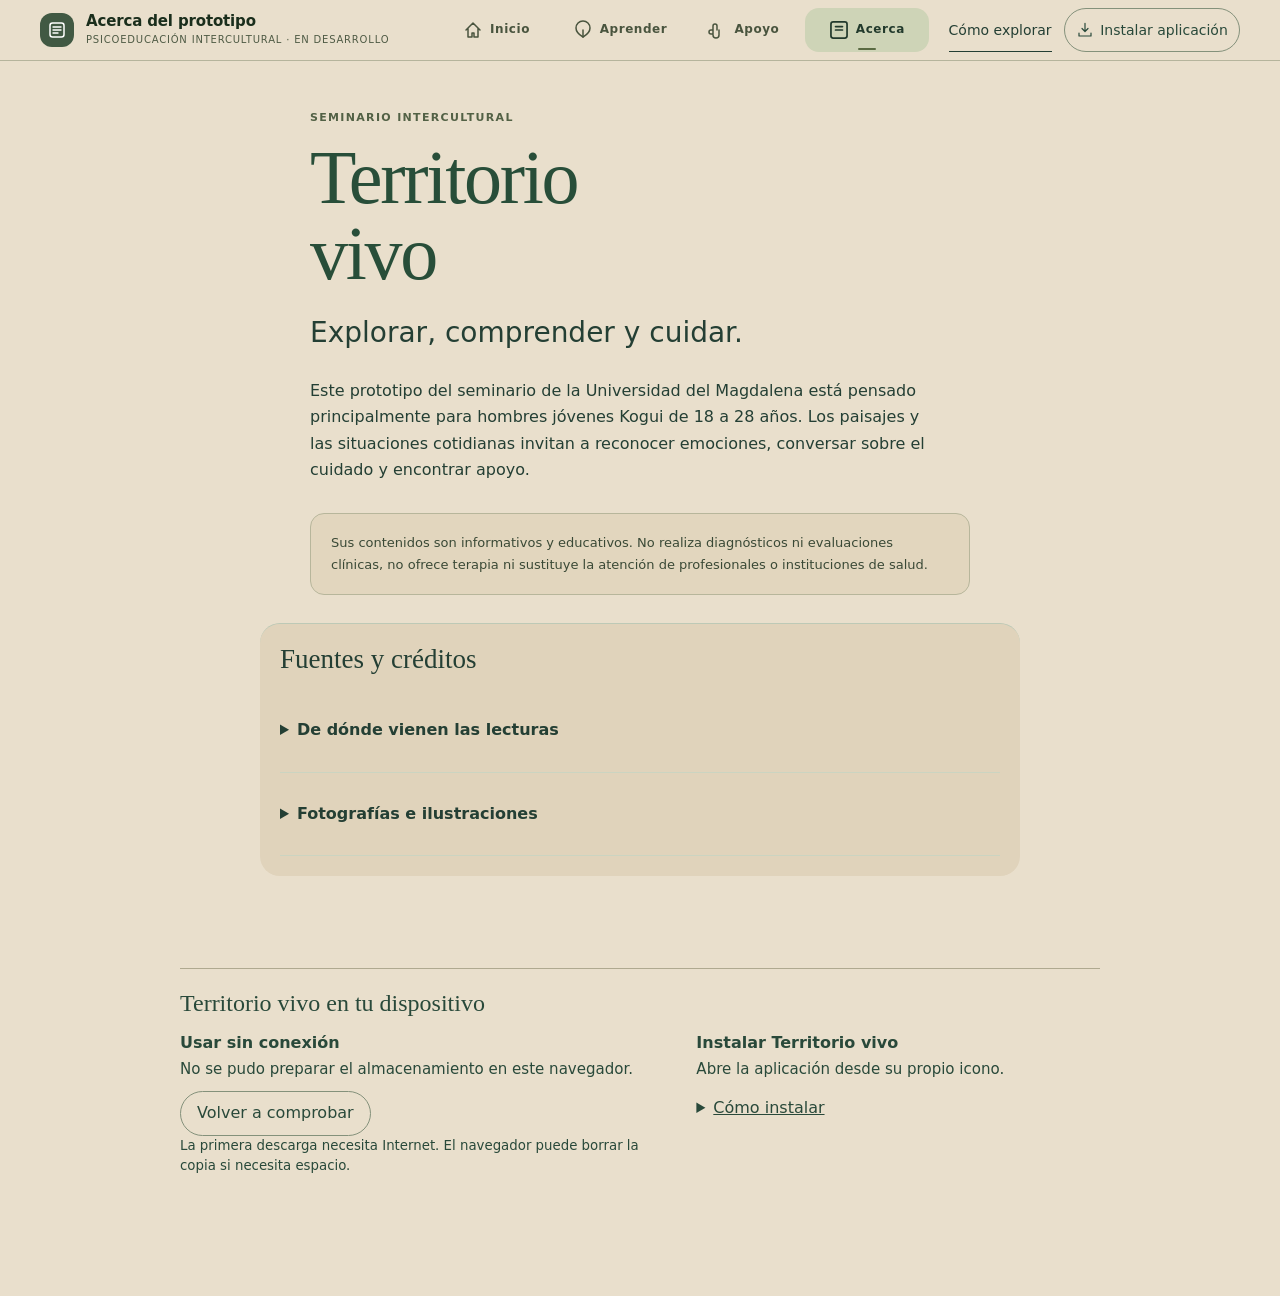
==== commit ebf746d2: "Preparar los paisajes y facilitar el acceso móvil a la copia sin conexión" ====
--- a/acerca.html
+++ b/acerca.html
@@ -11,6 +11,7 @@
   <link rel="stylesheet" href="assets/css/participacion.css">
   <link rel="stylesheet" href="assets/css/cuaderno.css">
   <script src="assets/js/presentacion.js" defer></script>
+  <link rel="icon" href="assets/img/pwa-192.png" type="image/png">
   <link rel="manifest" href="manifest.webmanifest">
   <meta name="theme-color" content="#29493a">
   <link rel="apple-touch-icon" href="assets/img/pwa-180.png">
--- a/assets/css/dispositivo.css
+++ b/assets/css/dispositivo.css
@@ -6,6 +6,12 @@
   color: #29493a;
 }
 .dispositivo h2 { font: 1.5rem Georgia, serif; margin: 0 0 1rem; }
+.tv-mobile-access { display:none; }
+.dispositivo small { display:block; line-height:1.5; }
+@media (max-width:899px) {
+  .tv-mobile-access { display:flex; align-items:center; justify-content:flex-end; min-height:44px; padding:0 5%; font-size:.91rem; color:#29493a; text-decoration:underline; }
+  .entry-invitation a[href="#en-tu-dispositivo"] { display:none; }
+}
 .dispositivo h3 { font: 600 1rem system-ui, sans-serif; margin: 0 0 .4rem; }
 .dispositivo p { font-size: .94rem; line-height: 1.5; margin: .3rem 0; }
 .dispositivo p:empty, .dispositivo [hidden] { display: none; }
